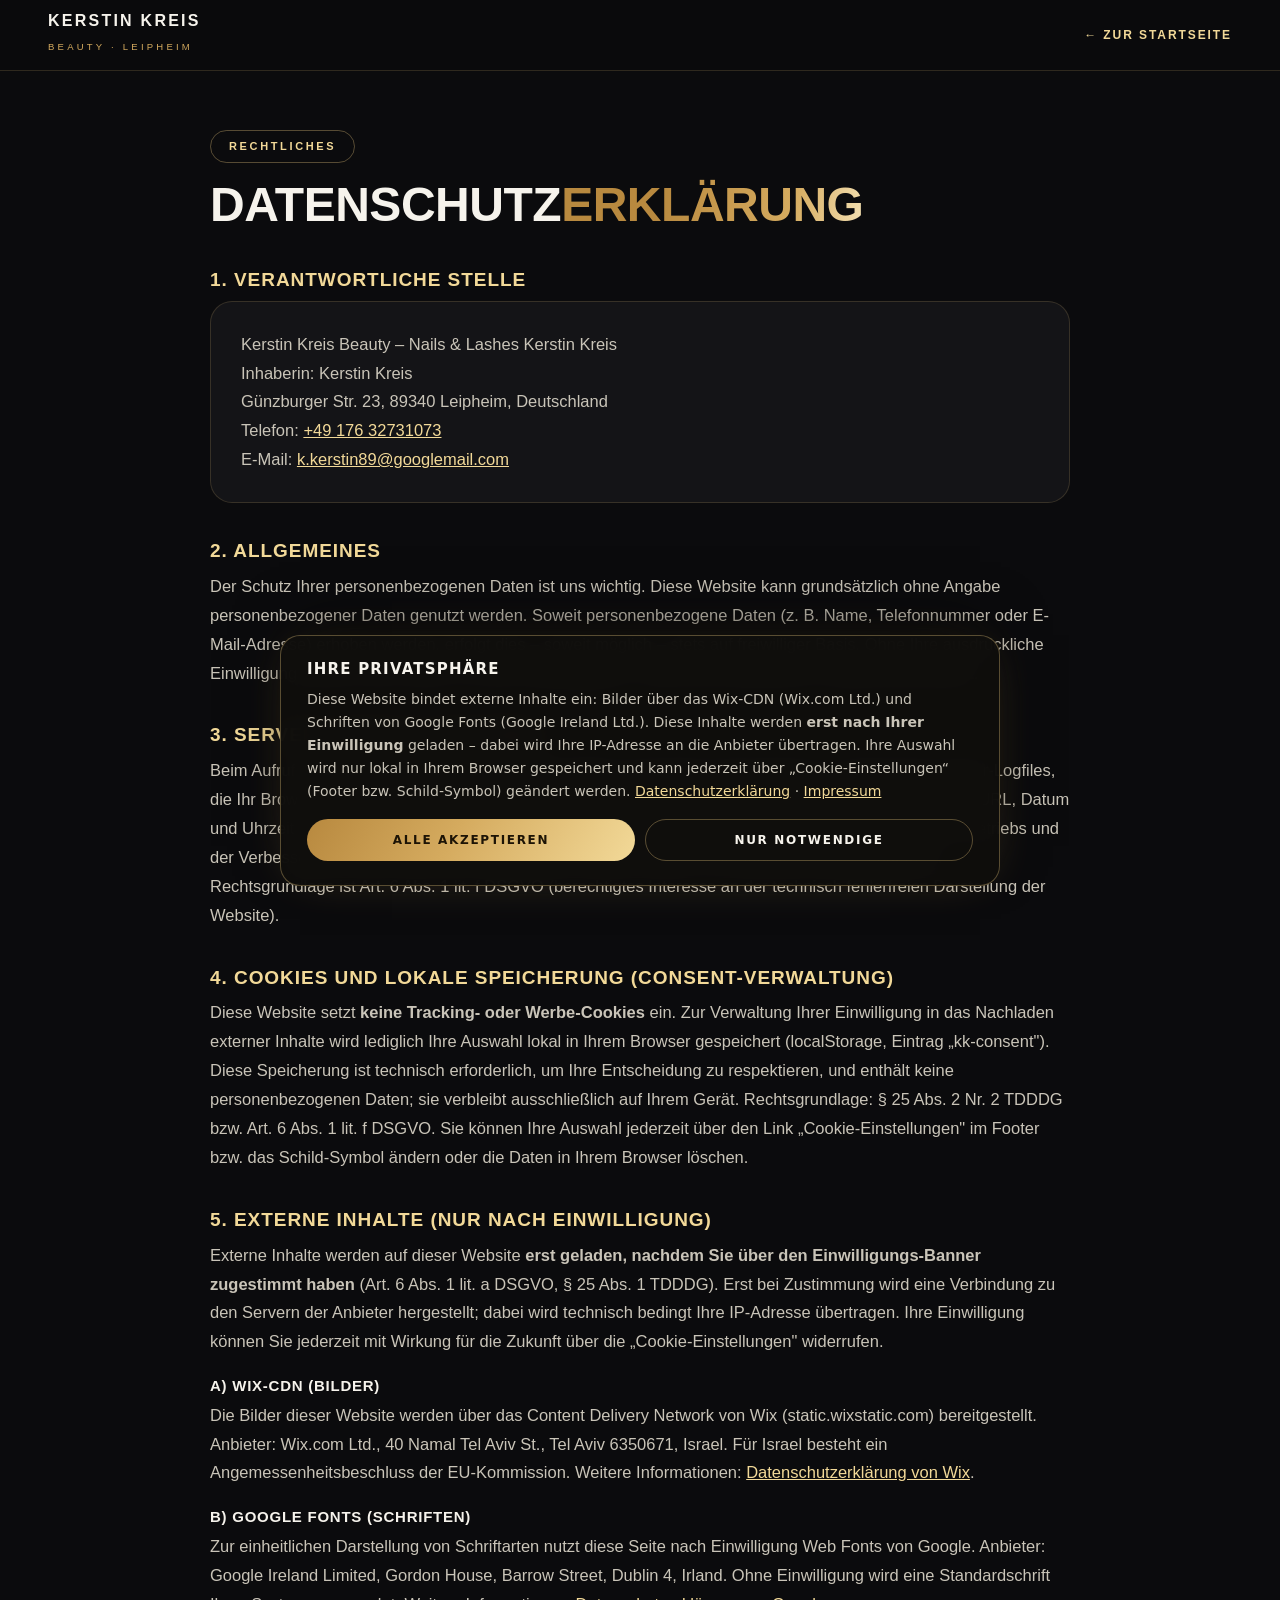
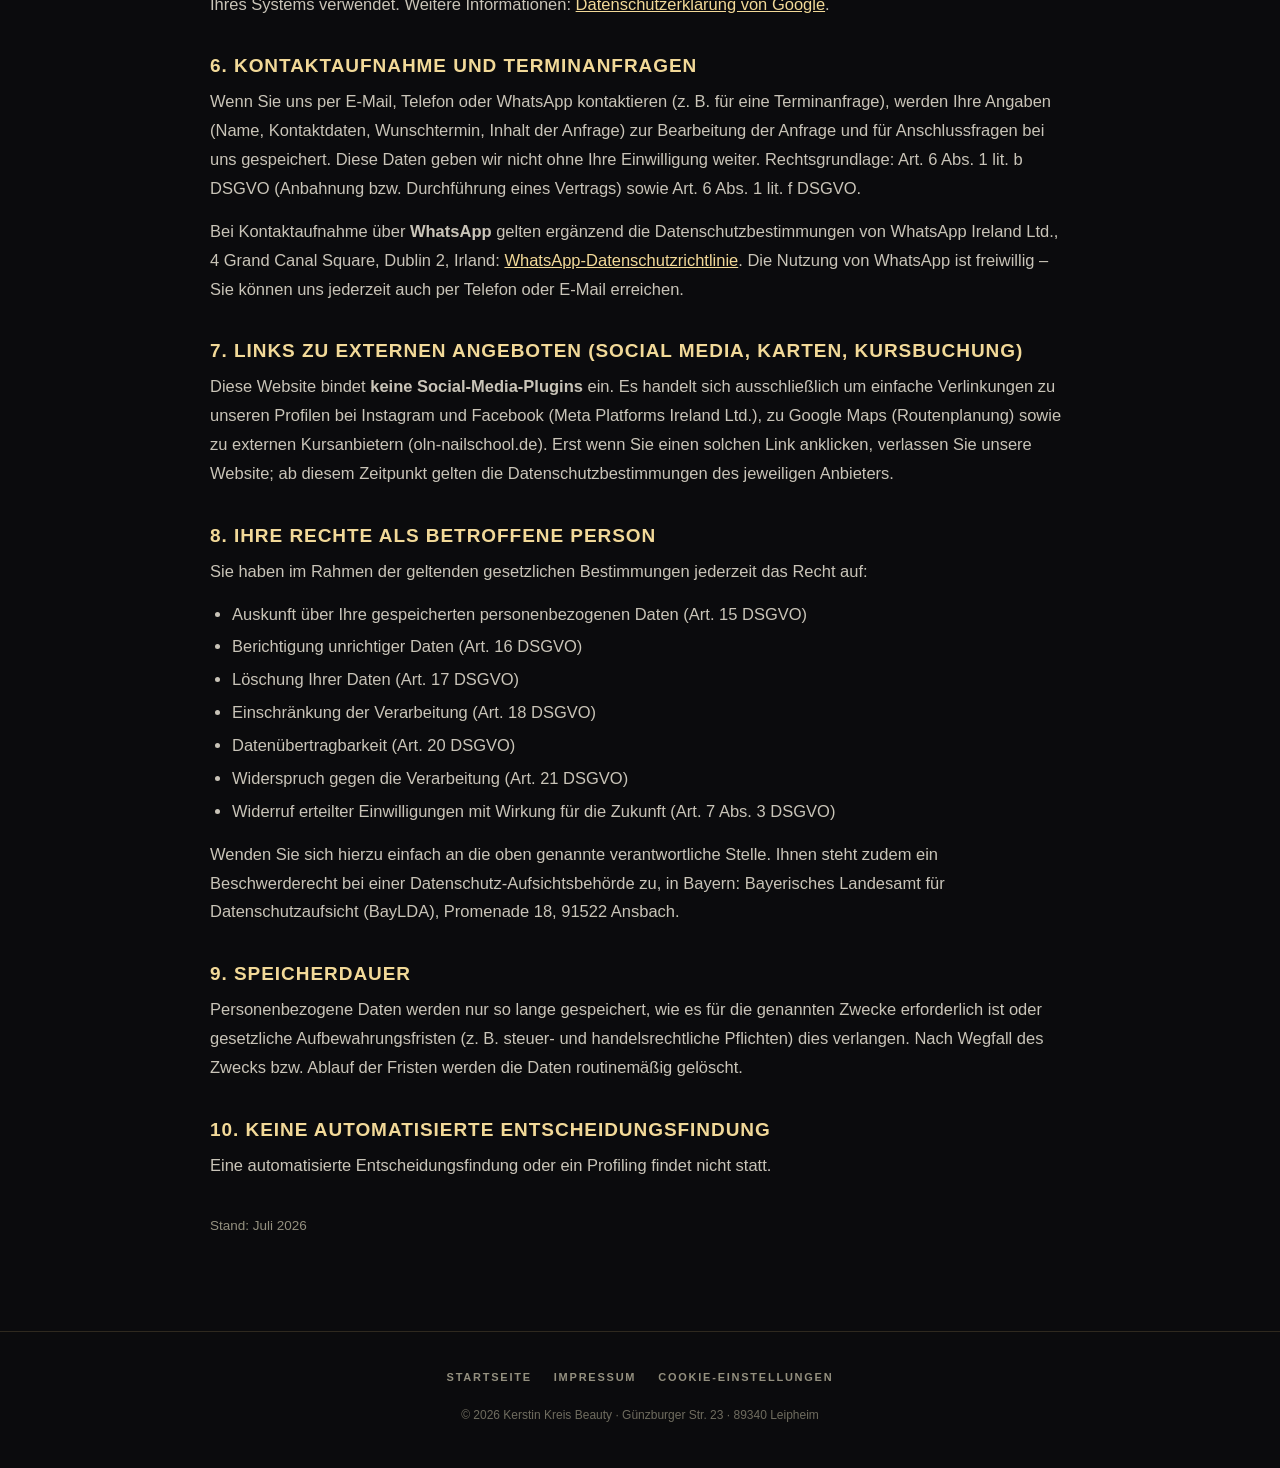
==== datenschutz.html @ e11bd0d9 "Consent-Banner, Rechtsseiten und Design-Überarbeitung - Consent-Manager (consent.js): Wix-CDN-Bilder" ====
<!DOCTYPE html>
<html lang="de">
<head>
<meta charset="UTF-8">
<meta name="viewport" content="width=device-width, initial-scale=1">
<title>Datenschutzerklärung | Kerstin Kreis Beauty Leipheim</title>
<meta name="description" content="Datenschutzerklärung von Kerstin Kreis Beauty – Nagelstudio, Wimpern und kosmetische Fußpflege in Leipheim.">
<meta name="robots" content="noindex">
<script src="consent.js"></script>
<style>
:root{--bg:#0b0b0d;--panel:#141417;--line:rgba(233,200,126,.16);--line2:rgba(233,200,126,.34);
--gold:#d5ab5f;--gold2:#f2d998;--ivory:#f6f3ec;--body:#c9c4b8;--muted:#94907f;
--disp:"Syne",sans-serif;--sans:"Outfit",sans-serif;--r:22px;--ease:cubic-bezier(.22,.8,.24,1)}
*{margin:0;padding:0;box-sizing:border-box}
body{background:var(--bg);color:var(--body);font:400 16.5px/1.75 var(--sans);-webkit-font-smoothing:antialiased}
img{display:block;max-width:100%}a{color:inherit;text-decoration:none}
img[data-consent-src]{display:none}
::selection{background:var(--gold);color:#181206}
.wrap{width:min(860px,92%);margin-inline:auto}
h1,h2,h3{font-family:var(--disp);font-weight:700;line-height:1.1;color:var(--ivory);letter-spacing:-.01em;text-transform:uppercase}
h1{font-size:clamp(30px,4.4vw,48px);margin:16px 0 10px}
h2{font-size:19px;letter-spacing:.05em;margin:38px 0 10px;color:var(--gold2)}
h3{font-size:15px;letter-spacing:.05em;margin:22px 0 6px}
p,ul{margin-bottom:14px}
ul{padding-left:22px}
li{margin-bottom:4px}
a[href^="http"],a[href^="mailto"],a[href^="tel"]{color:var(--gold2);text-decoration:underline}
.chip{display:inline-flex;align-items:center;gap:9px;font:600 11px/1 var(--sans);letter-spacing:.24em;text-transform:uppercase;color:var(--gold2);border:1px solid var(--line2);border-radius:999px;padding:10px 18px}
.gold-text{background:linear-gradient(100deg,#b8893f 15%,var(--gold) 35%,#fff3d0 50%,var(--gold) 65%,#b8893f 85%);background-size:220% auto;-webkit-background-clip:text;background-clip:text;color:transparent}
.brand{display:flex;align-items:center;gap:12px}
.brand img{height:46px;width:auto;flex:none}
.nav .brand img{filter:brightness(0) invert(1) drop-shadow(0 0 10px rgba(255,255,255,.3))}
.brand b{font:700 16px/1.1 var(--disp);letter-spacing:.14em;text-transform:uppercase;color:var(--ivory);display:block}
.brand small{font:500 9.5px/1.4 var(--sans);letter-spacing:.34em;text-transform:uppercase;color:var(--gold)}
.nav{position:fixed;inset:0 0 auto;z-index:50;display:flex;align-items:center;justify-content:space-between;padding:12px min(4vw,48px);background:rgba(11,11,13,.88);backdrop-filter:blur(16px);border-bottom:1px solid var(--line)}
.tlink{font:600 12px/1 var(--sans);letter-spacing:.16em;text-transform:uppercase;color:var(--gold2)}
main{padding:130px 0 80px}
.panel{background:var(--panel);border:1px solid var(--line);border-radius:var(--r);padding:28px 30px;margin-top:8px}
footer{border-top:1px solid var(--line);padding:40px 0;text-align:center}
.foot-links{display:flex;justify-content:center;gap:22px;flex-wrap:wrap;margin:0 0 16px}
.foot-links a{font:600 11px/1 var(--sans);letter-spacing:.16em;text-transform:uppercase;color:var(--muted);cursor:pointer}
.foot-links a:hover{color:var(--gold)}
footer small{color:#6f6c5f;font-size:12px}
@media(max-width:520px){.brand small{display:none}.brand img{height:40px}.panel{padding:22px 20px}}
</style>
</head>
<body>
<nav class="nav">
  <a class="brand" href="index.html"><img data-consent-src="https://static.wixstatic.com/media/c54bfb_d0513019b1f340e193f95914e5ffb708~mv2.png/v1/fit/w_240,h_150,q_90/kk.png" alt="Kerstin Kreis" onerror="this.remove()"><span><b>Kerstin Kreis</b><small>Beauty · Leipheim</small></span></a>
  <a class="tlink" href="index.html">← Zur Startseite</a>
</nav>
<main><div class="wrap">
  <span class="chip">Rechtliches</span>
  <h1>Datenschutz<span class="gold-text">erklärung</span></h1>

  <h2>1. Verantwortliche Stelle</h2>
  <div class="panel">
    <p style="margin-bottom:0">Kerstin Kreis Beauty – Nails &amp; Lashes Kerstin Kreis<br>
    Inhaberin: Kerstin Kreis<br>
    Günzburger Str. 23, 89340 Leipheim, Deutschland<br>
    Telefon: <a href="tel:+4917632731073">+49 176 32731073</a><br>
    E-Mail: <a href="mailto:k.kerstin89@googlemail.com">k.kerstin89@googlemail.com</a></p>
  </div>

  <h2>2. Allgemeines</h2>
  <p>Der Schutz Ihrer personenbezogenen Daten ist uns wichtig. Diese Website kann grundsätzlich ohne Angabe personenbezogener Daten genutzt werden. Soweit personenbezogene Daten (z.&nbsp;B. Name, Telefonnummer oder E-Mail-Adresse) erhoben werden, erfolgt dies – soweit möglich – stets auf freiwilliger Basis. Ohne Ihre ausdrückliche Einwilligung werden keine Daten an Dritte weitergegeben, soweit keine gesetzliche Verpflichtung besteht.</p>

  <h2>3. Server-Logfiles (Hosting)</h2>
  <p>Beim Aufruf dieser Website erfasst der Hosting-Anbieter automatisch Informationen in sogenannten Server-Logfiles, die Ihr Browser automatisch übermittelt: Browsertyp und -version, verwendetes Betriebssystem, Referrer-URL, Datum und Uhrzeit des Zugriffs sowie IP-Adresse. Diese Daten dienen der Sicherstellung eines störungsfreien Betriebs und der Verbesserung unseres Angebots und werden nicht mit anderen Datenquellen zusammengeführt. Rechtsgrundlage ist Art. 6 Abs. 1 lit. f DSGVO (berechtigtes Interesse an der technisch fehlerfreien Darstellung der Website).</p>

  <h2>4. Cookies und lokale Speicherung (Consent-Verwaltung)</h2>
  <p>Diese Website setzt <strong>keine Tracking- oder Werbe-Cookies</strong> ein. Zur Verwaltung Ihrer Einwilligung in das Nachladen externer Inhalte wird lediglich Ihre Auswahl lokal in Ihrem Browser gespeichert (localStorage, Eintrag „kk-consent"). Diese Speicherung ist technisch erforderlich, um Ihre Entscheidung zu respektieren, und enthält keine personenbezogenen Daten; sie verbleibt ausschließlich auf Ihrem Gerät. Rechtsgrundlage: § 25 Abs. 2 Nr. 2 TDDDG bzw. Art. 6 Abs. 1 lit. f DSGVO. Sie können Ihre Auswahl jederzeit über den Link „Cookie-Einstellungen" im Footer bzw. das Schild-Symbol ändern oder die Daten in Ihrem Browser löschen.</p>

  <h2>5. Externe Inhalte (nur nach Einwilligung)</h2>
  <p>Externe Inhalte werden auf dieser Website <strong>erst geladen, nachdem Sie über den Einwilligungs-Banner zugestimmt haben</strong> (Art. 6 Abs. 1 lit. a DSGVO, § 25 Abs. 1 TDDDG). Erst bei Zustimmung wird eine Verbindung zu den Servern der Anbieter hergestellt; dabei wird technisch bedingt Ihre IP-Adresse übertragen. Ihre Einwilligung können Sie jederzeit mit Wirkung für die Zukunft über die „Cookie-Einstellungen" widerrufen.</p>
  <h3>a) Wix-CDN (Bilder)</h3>
  <p>Die Bilder dieser Website werden über das Content Delivery Network von Wix (static.wixstatic.com) bereitgestellt. Anbieter: Wix.com Ltd., 40 Namal Tel Aviv St., Tel Aviv 6350671, Israel. Für Israel besteht ein Angemessenheitsbeschluss der EU-Kommission. Weitere Informationen: <a href="https://de.wix.com/about/privacy" target="_blank" rel="noopener">Datenschutzerklärung von Wix</a>.</p>
  <h3>b) Google Fonts (Schriften)</h3>
  <p>Zur einheitlichen Darstellung von Schriftarten nutzt diese Seite nach Einwilligung Web Fonts von Google. Anbieter: Google Ireland Limited, Gordon House, Barrow Street, Dublin 4, Irland. Ohne Einwilligung wird eine Standardschrift Ihres Systems verwendet. Weitere Informationen: <a href="https://policies.google.com/privacy" target="_blank" rel="noopener">Datenschutzerklärung von Google</a>.</p>

  <h2>6. Kontaktaufnahme und Terminanfragen</h2>
  <p>Wenn Sie uns per E-Mail, Telefon oder WhatsApp kontaktieren (z.&nbsp;B. für eine Terminanfrage), werden Ihre Angaben (Name, Kontaktdaten, Wunschtermin, Inhalt der Anfrage) zur Bearbeitung der Anfrage und für Anschlussfragen bei uns gespeichert. Diese Daten geben wir nicht ohne Ihre Einwilligung weiter. Rechtsgrundlage: Art. 6 Abs. 1 lit. b DSGVO (Anbahnung bzw. Durchführung eines Vertrags) sowie Art. 6 Abs. 1 lit. f DSGVO.</p>
  <p>Bei Kontaktaufnahme über <strong>WhatsApp</strong> gelten ergänzend die Datenschutzbestimmungen von WhatsApp Ireland Ltd., 4 Grand Canal Square, Dublin 2, Irland: <a href="https://www.whatsapp.com/legal/privacy-policy-eea" target="_blank" rel="noopener">WhatsApp-Datenschutzrichtlinie</a>. Die Nutzung von WhatsApp ist freiwillig – Sie können uns jederzeit auch per Telefon oder E-Mail erreichen.</p>

  <h2>7. Links zu externen Angeboten (Social Media, Karten, Kursbuchung)</h2>
  <p>Diese Website bindet <strong>keine Social-Media-Plugins</strong> ein. Es handelt sich ausschließlich um einfache Verlinkungen zu unseren Profilen bei Instagram und Facebook (Meta Platforms Ireland Ltd.), zu Google Maps (Routenplanung) sowie zu externen Kursanbietern (oln-nailschool.de). Erst wenn Sie einen solchen Link anklicken, verlassen Sie unsere Website; ab diesem Zeitpunkt gelten die Datenschutzbestimmungen des jeweiligen Anbieters.</p>

  <h2>8. Ihre Rechte als betroffene Person</h2>
  <p>Sie haben im Rahmen der geltenden gesetzlichen Bestimmungen jederzeit das Recht auf:</p>
  <ul>
    <li>Auskunft über Ihre gespeicherten personenbezogenen Daten (Art. 15 DSGVO)</li>
    <li>Berichtigung unrichtiger Daten (Art. 16 DSGVO)</li>
    <li>Löschung Ihrer Daten (Art. 17 DSGVO)</li>
    <li>Einschränkung der Verarbeitung (Art. 18 DSGVO)</li>
    <li>Datenübertragbarkeit (Art. 20 DSGVO)</li>
    <li>Widerspruch gegen die Verarbeitung (Art. 21 DSGVO)</li>
    <li>Widerruf erteilter Einwilligungen mit Wirkung für die Zukunft (Art. 7 Abs. 3 DSGVO)</li>
  </ul>
  <p>Wenden Sie sich hierzu einfach an die oben genannte verantwortliche Stelle. Ihnen steht zudem ein Beschwerderecht bei einer Datenschutz-Aufsichtsbehörde zu, in Bayern: Bayerisches Landesamt für Datenschutzaufsicht (BayLDA), Promenade 18, 91522 Ansbach.</p>

  <h2>9. Speicherdauer</h2>
  <p>Personenbezogene Daten werden nur so lange gespeichert, wie es für die genannten Zwecke erforderlich ist oder gesetzliche Aufbewahrungsfristen (z.&nbsp;B. steuer- und handelsrechtliche Pflichten) dies verlangen. Nach Wegfall des Zwecks bzw. Ablauf der Fristen werden die Daten routinemäßig gelöscht.</p>

  <h2>10. Keine automatisierte Entscheidungsfindung</h2>
  <p>Eine automatisierte Entscheidungsfindung oder ein Profiling findet nicht statt.</p>

  <p style="color:var(--muted);font-size:13.5px;margin-top:34px">Stand: Juli 2026</p>
</div></main>
<footer><div class="wrap">
  <div class="foot-links">
    <a href="index.html">Startseite</a>
    <a href="impressum.html">Impressum</a>
    <a href="#" data-kkc-open>Cookie-Einstellungen</a>
  </div>
  <small>© 2026 Kerstin Kreis Beauty · Günzburger Str. 23 · 89340 Leipheim</small>
</div></footer>
</body>
</html>
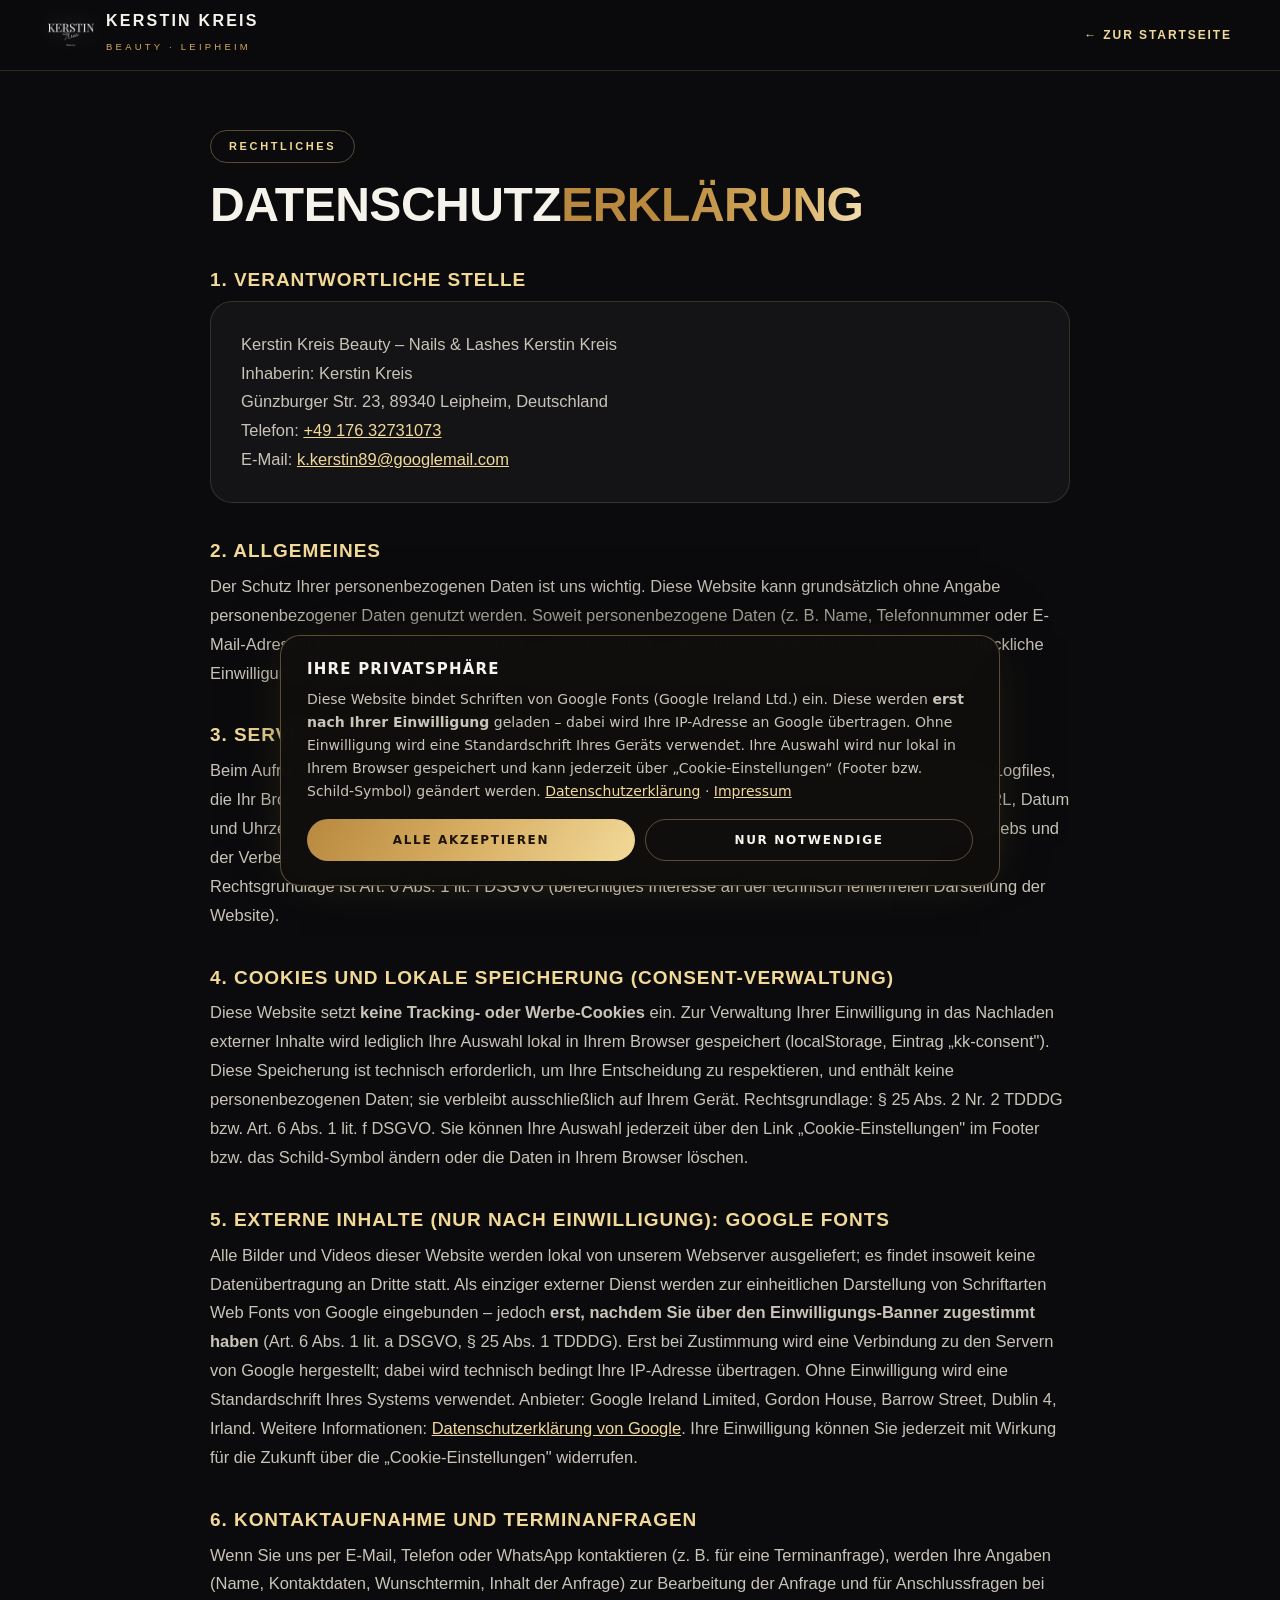
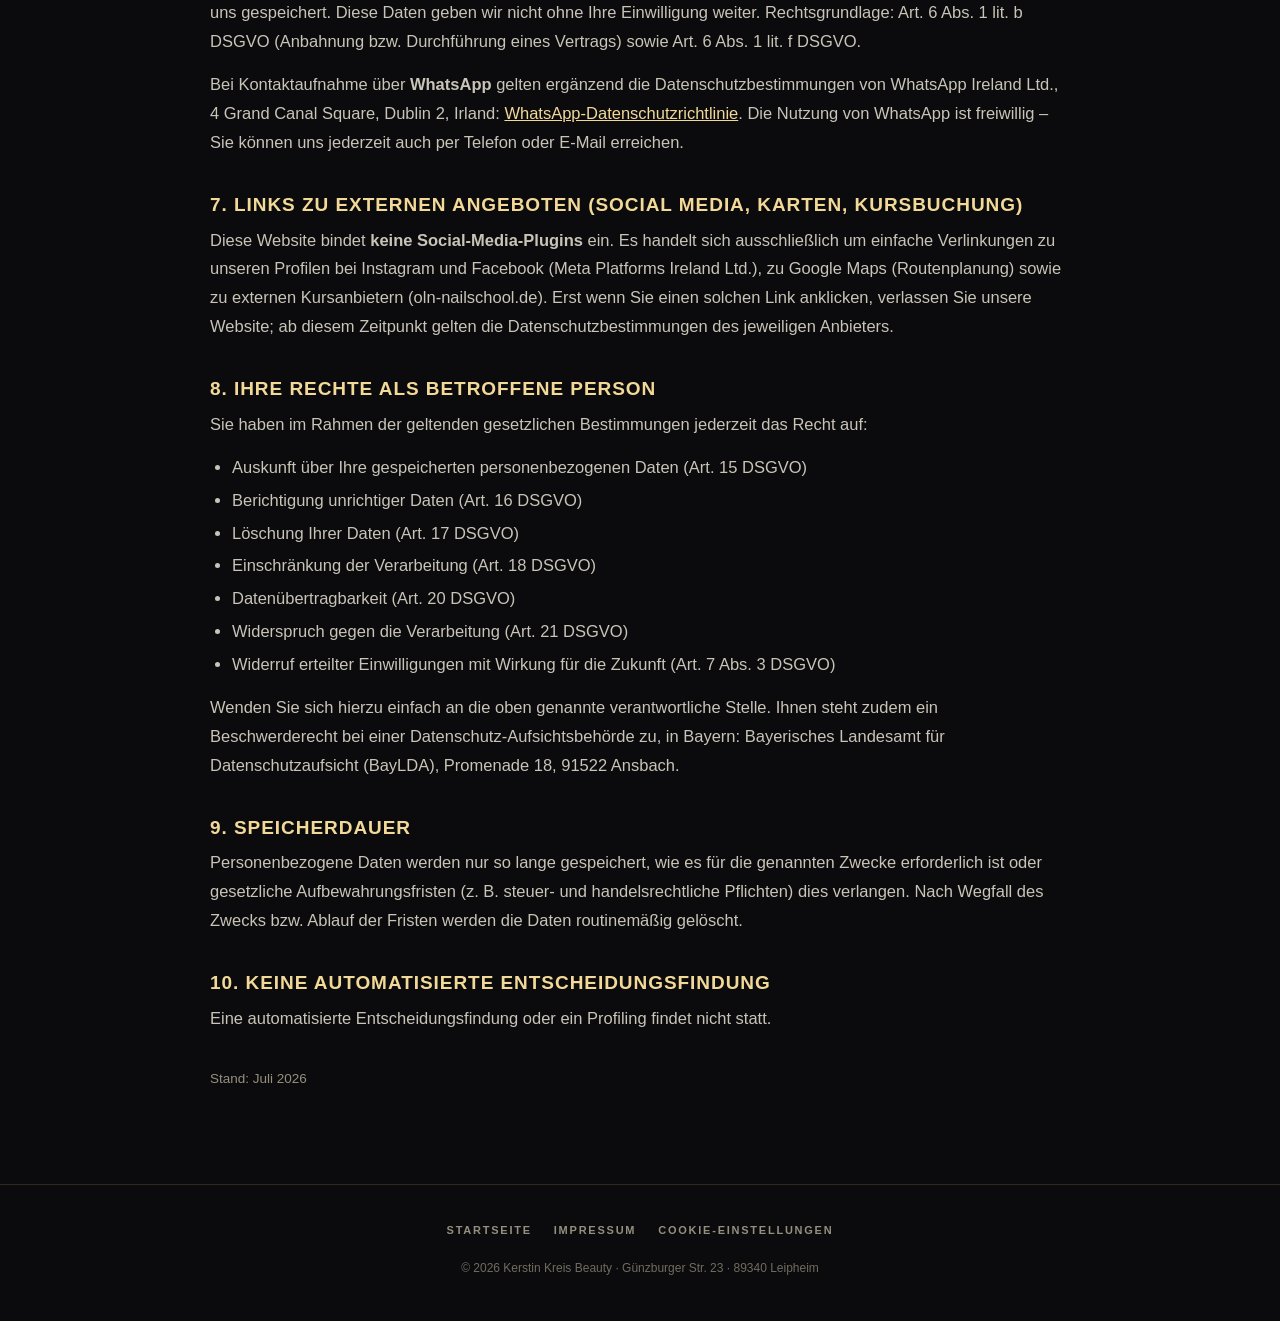
==== commit 8f5b2e14: "Alle Bilder lokal statt Wix-CDN, SEO-optimiert - Bilder aus images/ eingebunden: web-optimiert (max." ====
--- a/datenschutz.html
+++ b/datenschutz.html
@@ -46,7 +46,7 @@
 </head>
 <body>
 <nav class="nav">
-  <a class="brand" href="index.html"><img data-consent-src="https://static.wixstatic.com/media/c54bfb_d0513019b1f340e193f95914e5ffb708~mv2.png/v1/fit/w_240,h_150,q_90/kk.png" alt="Kerstin Kreis" onerror="this.remove()"><span><b>Kerstin Kreis</b><small>Beauty · Leipheim</small></span></a>
+  <a class="brand" href="index.html"><img src="images/kerstin-kreis-beauty-logo.png" alt="Kerstin Kreis Beauty – Nagelstudio Leipheim" width="800" height="800"><span><b>Kerstin Kreis</b><small>Beauty · Leipheim</small></span></a>
   <a class="tlink" href="index.html">← Zur Startseite</a>
 </nav>
 <main><div class="wrap">
@@ -71,12 +71,8 @@
   <h2>4. Cookies und lokale Speicherung (Consent-Verwaltung)</h2>
   <p>Diese Website setzt <strong>keine Tracking- oder Werbe-Cookies</strong> ein. Zur Verwaltung Ihrer Einwilligung in das Nachladen externer Inhalte wird lediglich Ihre Auswahl lokal in Ihrem Browser gespeichert (localStorage, Eintrag „kk-consent"). Diese Speicherung ist technisch erforderlich, um Ihre Entscheidung zu respektieren, und enthält keine personenbezogenen Daten; sie verbleibt ausschließlich auf Ihrem Gerät. Rechtsgrundlage: § 25 Abs. 2 Nr. 2 TDDDG bzw. Art. 6 Abs. 1 lit. f DSGVO. Sie können Ihre Auswahl jederzeit über den Link „Cookie-Einstellungen" im Footer bzw. das Schild-Symbol ändern oder die Daten in Ihrem Browser löschen.</p>
 
-  <h2>5. Externe Inhalte (nur nach Einwilligung)</h2>
-  <p>Externe Inhalte werden auf dieser Website <strong>erst geladen, nachdem Sie über den Einwilligungs-Banner zugestimmt haben</strong> (Art. 6 Abs. 1 lit. a DSGVO, § 25 Abs. 1 TDDDG). Erst bei Zustimmung wird eine Verbindung zu den Servern der Anbieter hergestellt; dabei wird technisch bedingt Ihre IP-Adresse übertragen. Ihre Einwilligung können Sie jederzeit mit Wirkung für die Zukunft über die „Cookie-Einstellungen" widerrufen.</p>
-  <h3>a) Wix-CDN (Bilder)</h3>
-  <p>Die Bilder dieser Website werden über das Content Delivery Network von Wix (static.wixstatic.com) bereitgestellt. Anbieter: Wix.com Ltd., 40 Namal Tel Aviv St., Tel Aviv 6350671, Israel. Für Israel besteht ein Angemessenheitsbeschluss der EU-Kommission. Weitere Informationen: <a href="https://de.wix.com/about/privacy" target="_blank" rel="noopener">Datenschutzerklärung von Wix</a>.</p>
-  <h3>b) Google Fonts (Schriften)</h3>
-  <p>Zur einheitlichen Darstellung von Schriftarten nutzt diese Seite nach Einwilligung Web Fonts von Google. Anbieter: Google Ireland Limited, Gordon House, Barrow Street, Dublin 4, Irland. Ohne Einwilligung wird eine Standardschrift Ihres Systems verwendet. Weitere Informationen: <a href="https://policies.google.com/privacy" target="_blank" rel="noopener">Datenschutzerklärung von Google</a>.</p>
+  <h2>5. Externe Inhalte (nur nach Einwilligung): Google Fonts</h2>
+  <p>Alle Bilder und Videos dieser Website werden lokal von unserem Webserver ausgeliefert; es findet insoweit keine Datenübertragung an Dritte statt. Als einziger externer Dienst werden zur einheitlichen Darstellung von Schriftarten Web Fonts von Google eingebunden – jedoch <strong>erst, nachdem Sie über den Einwilligungs-Banner zugestimmt haben</strong> (Art. 6 Abs. 1 lit. a DSGVO, § 25 Abs. 1 TDDDG). Erst bei Zustimmung wird eine Verbindung zu den Servern von Google hergestellt; dabei wird technisch bedingt Ihre IP-Adresse übertragen. Ohne Einwilligung wird eine Standardschrift Ihres Systems verwendet. Anbieter: Google Ireland Limited, Gordon House, Barrow Street, Dublin 4, Irland. Weitere Informationen: <a href="https://policies.google.com/privacy" target="_blank" rel="noopener">Datenschutzerklärung von Google</a>. Ihre Einwilligung können Sie jederzeit mit Wirkung für die Zukunft über die „Cookie-Einstellungen" widerrufen.</p>
 
   <h2>6. Kontaktaufnahme und Terminanfragen</h2>
   <p>Wenn Sie uns per E-Mail, Telefon oder WhatsApp kontaktieren (z.&nbsp;B. für eine Terminanfrage), werden Ihre Angaben (Name, Kontaktdaten, Wunschtermin, Inhalt der Anfrage) zur Bearbeitung der Anfrage und für Anschlussfragen bei uns gespeichert. Diese Daten geben wir nicht ohne Ihre Einwilligung weiter. Rechtsgrundlage: Art. 6 Abs. 1 lit. b DSGVO (Anbahnung bzw. Durchführung eines Vertrags) sowie Art. 6 Abs. 1 lit. f DSGVO.</p>
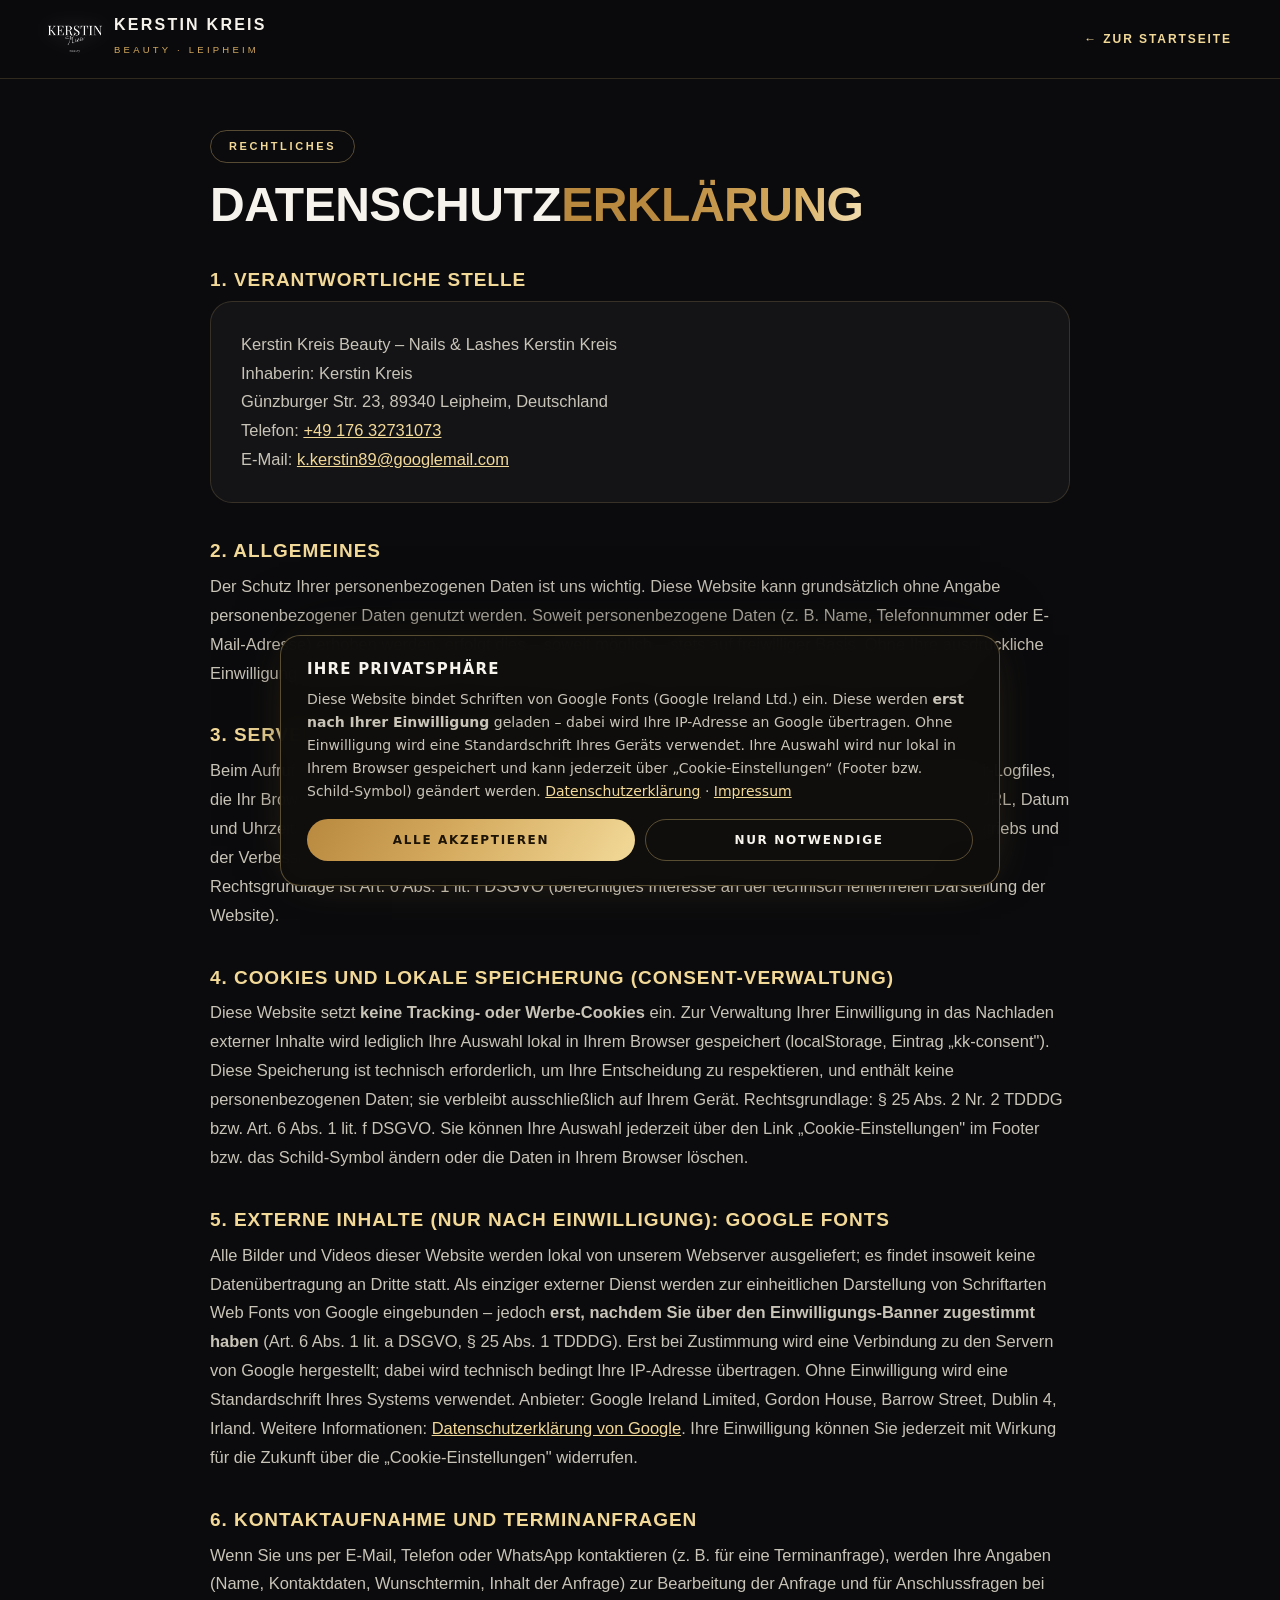
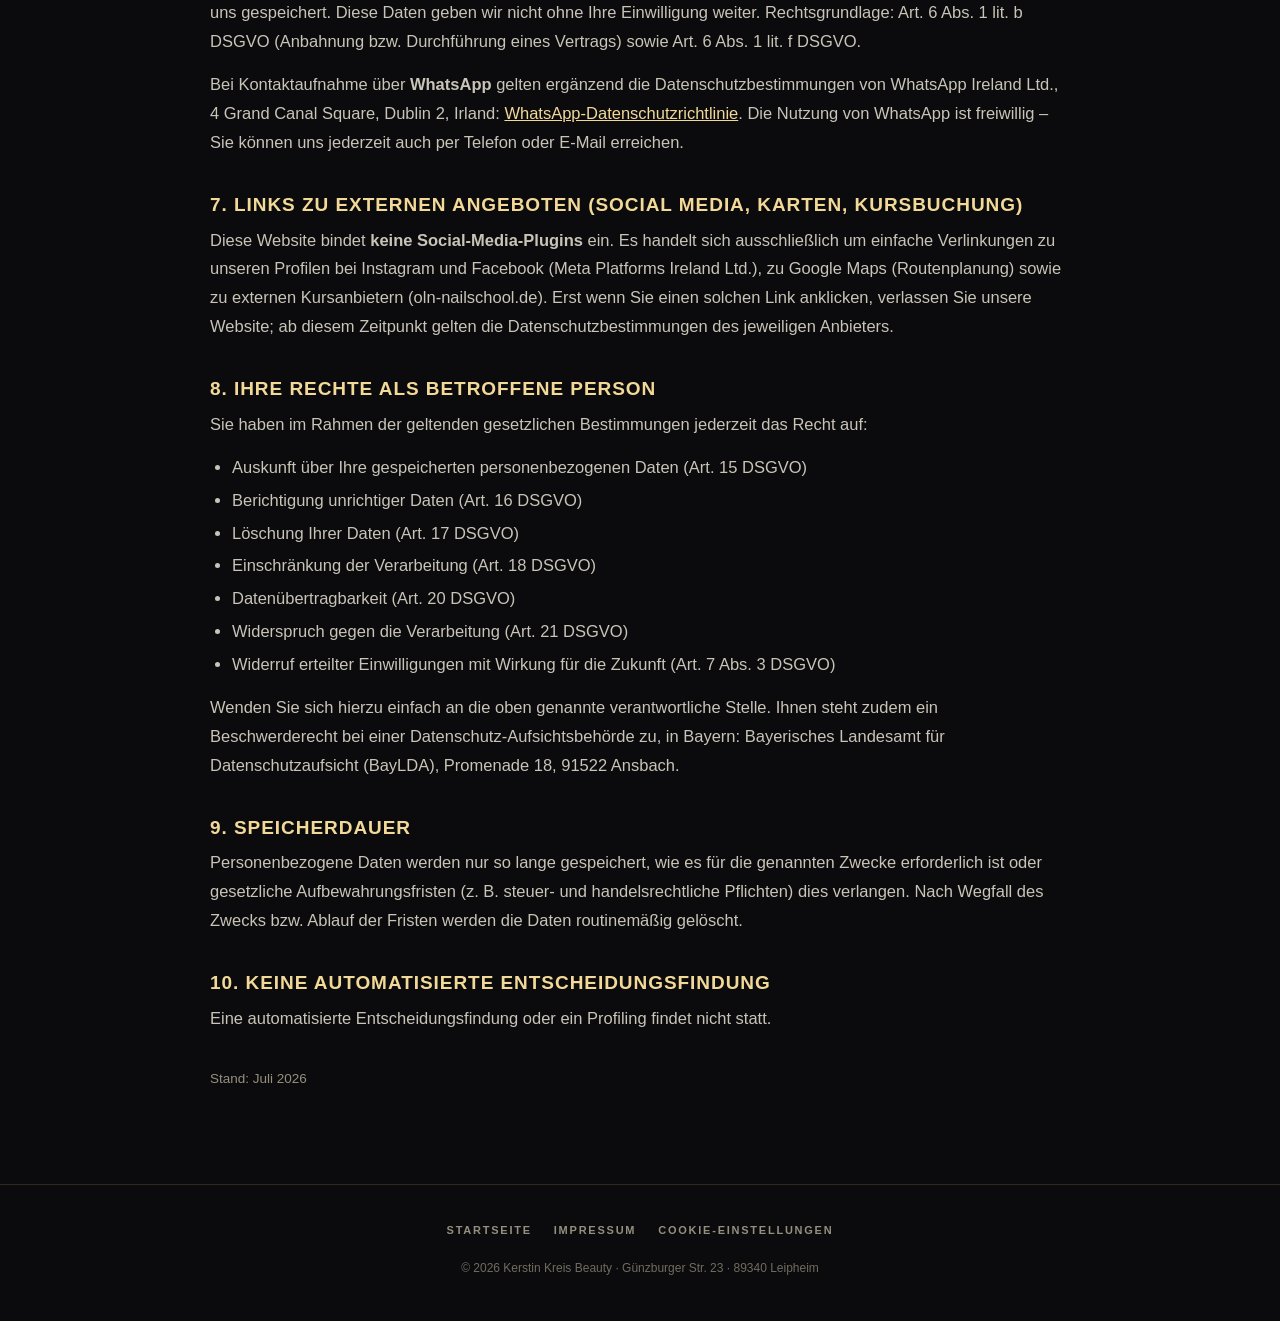
==== commit fe8dd8f3: "Logo vergrößert, Favicon ergänzt - Logo in der Navigation von 46px auf 54px (mobil 40px auf 46px) ve" ====
--- a/datenschutz.html
+++ b/datenschutz.html
@@ -6,6 +6,8 @@
 <title>Datenschutzerklärung | Kerstin Kreis Beauty Leipheim</title>
 <meta name="description" content="Datenschutzerklärung von Kerstin Kreis Beauty – Nagelstudio, Wimpern und kosmetische Fußpflege in Leipheim.">
 <meta name="robots" content="noindex">
+<link rel="icon" type="image/png" href="images/kerstin-kreis-beauty-logo.png">
+<link rel="apple-touch-icon" href="images/kerstin-kreis-beauty-logo.png">
 <script src="consent.js"></script>
 <style>
 :root{--bg:#0b0b0d;--panel:#141417;--line:rgba(233,200,126,.16);--line2:rgba(233,200,126,.34);
@@ -28,7 +30,7 @@
 .chip{display:inline-flex;align-items:center;gap:9px;font:600 11px/1 var(--sans);letter-spacing:.24em;text-transform:uppercase;color:var(--gold2);border:1px solid var(--line2);border-radius:999px;padding:10px 18px}
 .gold-text{background:linear-gradient(100deg,#b8893f 15%,var(--gold) 35%,#fff3d0 50%,var(--gold) 65%,#b8893f 85%);background-size:220% auto;-webkit-background-clip:text;background-clip:text;color:transparent}
 .brand{display:flex;align-items:center;gap:12px}
-.brand img{height:46px;width:auto;flex:none}
+.brand img{height:54px;width:auto;flex:none}
 .nav .brand img{filter:brightness(0) invert(1) drop-shadow(0 0 10px rgba(255,255,255,.3))}
 .brand b{font:700 16px/1.1 var(--disp);letter-spacing:.14em;text-transform:uppercase;color:var(--ivory);display:block}
 .brand small{font:500 9.5px/1.4 var(--sans);letter-spacing:.34em;text-transform:uppercase;color:var(--gold)}
@@ -41,7 +43,7 @@
 .foot-links a{font:600 11px/1 var(--sans);letter-spacing:.16em;text-transform:uppercase;color:var(--muted);cursor:pointer}
 .foot-links a:hover{color:var(--gold)}
 footer small{color:#6f6c5f;font-size:12px}
-@media(max-width:520px){.brand small{display:none}.brand img{height:40px}.panel{padding:22px 20px}}
+@media(max-width:520px){.brand small{display:none}.brand img{height:46px}.panel{padding:22px 20px}}
 </style>
 </head>
 <body>
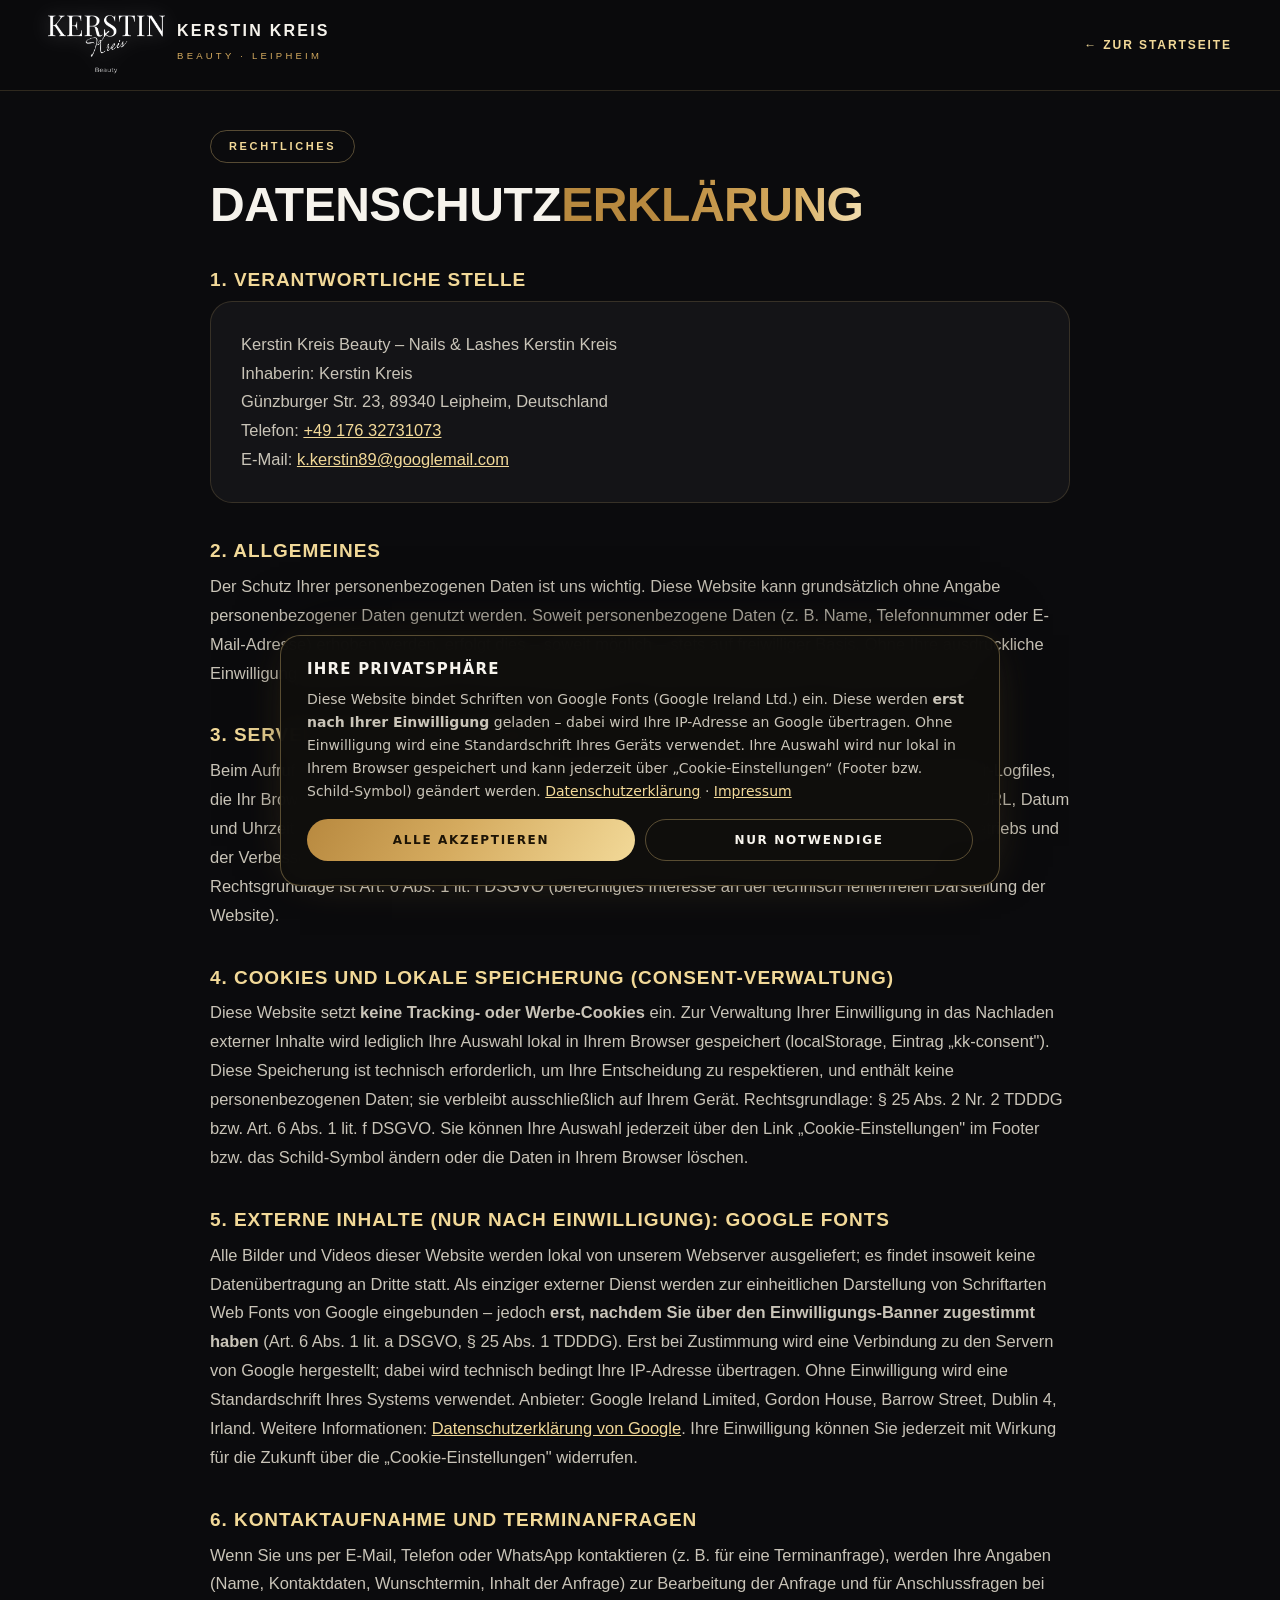
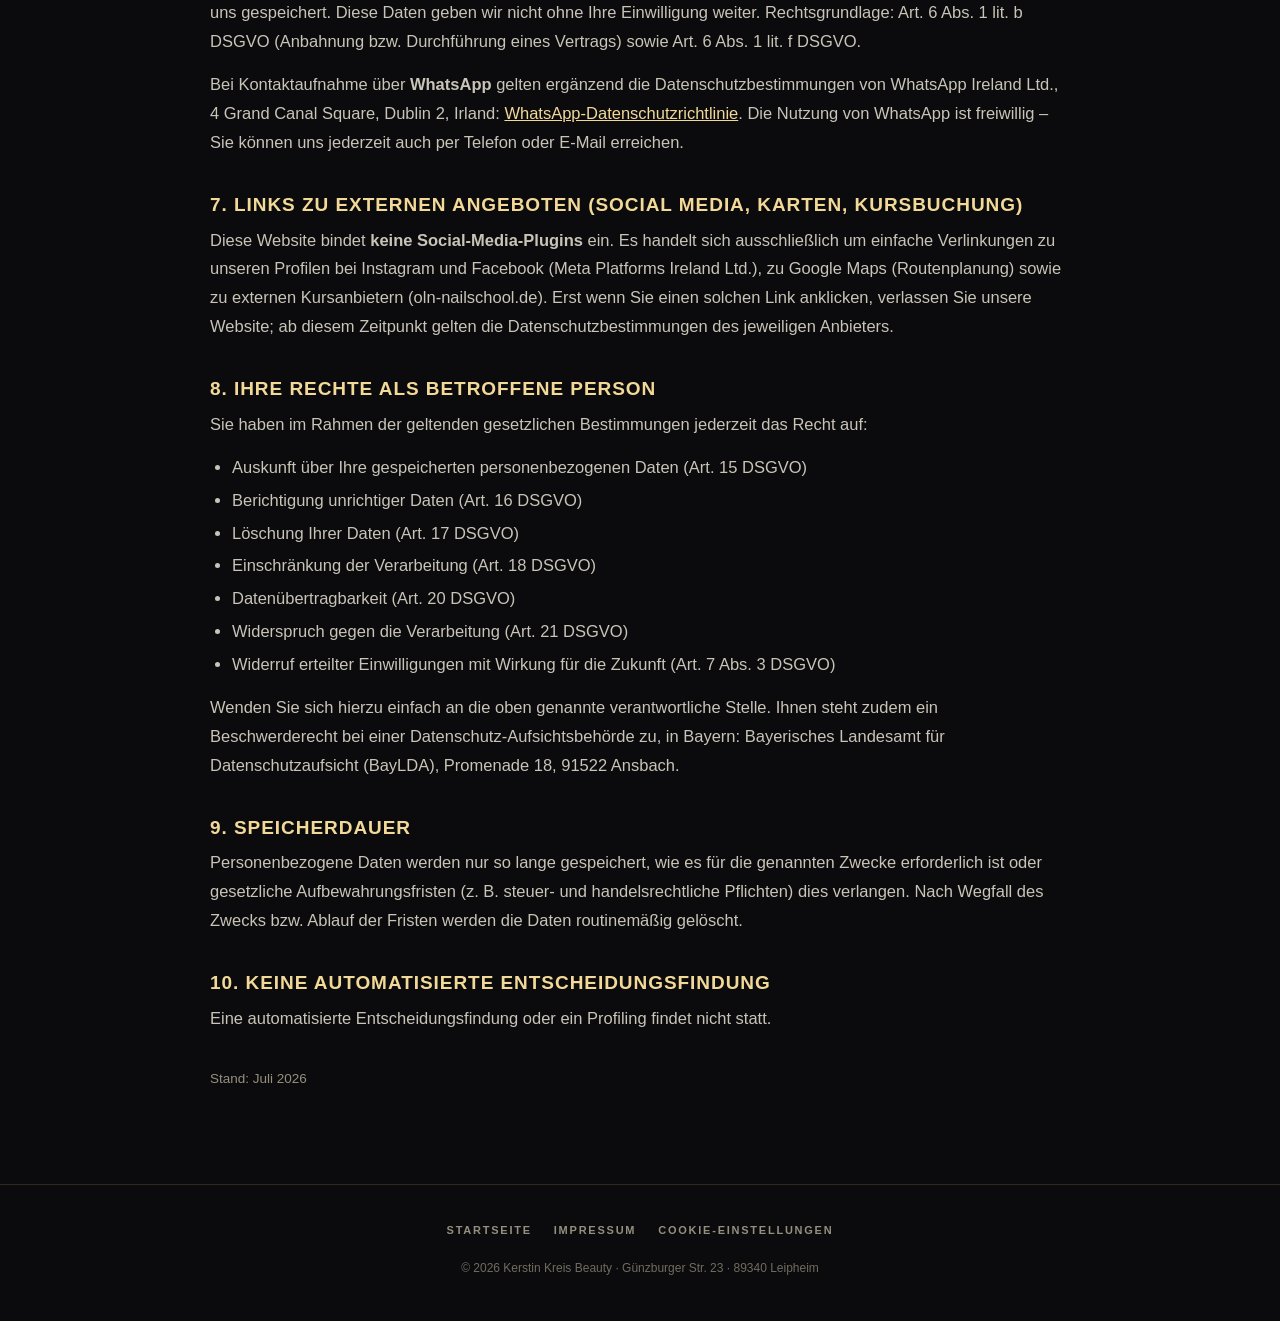
==== commit a42ba152: "Logo weiter vergrößert und zugeschnitten - Logo-PNG auf den tatsächlichen Bildinhalt zugeschnitten (" ====
--- a/datenschutz.html
+++ b/datenschutz.html
@@ -30,7 +30,7 @@
 .chip{display:inline-flex;align-items:center;gap:9px;font:600 11px/1 var(--sans);letter-spacing:.24em;text-transform:uppercase;color:var(--gold2);border:1px solid var(--line2);border-radius:999px;padding:10px 18px}
 .gold-text{background:linear-gradient(100deg,#b8893f 15%,var(--gold) 35%,#fff3d0 50%,var(--gold) 65%,#b8893f 85%);background-size:220% auto;-webkit-background-clip:text;background-clip:text;color:transparent}
 .brand{display:flex;align-items:center;gap:12px}
-.brand img{height:54px;width:auto;flex:none}
+.brand img{height:66px;width:auto;flex:none}
 .nav .brand img{filter:brightness(0) invert(1) drop-shadow(0 0 10px rgba(255,255,255,.3))}
 .brand b{font:700 16px/1.1 var(--disp);letter-spacing:.14em;text-transform:uppercase;color:var(--ivory);display:block}
 .brand small{font:500 9.5px/1.4 var(--sans);letter-spacing:.34em;text-transform:uppercase;color:var(--gold)}
@@ -43,12 +43,12 @@
 .foot-links a{font:600 11px/1 var(--sans);letter-spacing:.16em;text-transform:uppercase;color:var(--muted);cursor:pointer}
 .foot-links a:hover{color:var(--gold)}
 footer small{color:#6f6c5f;font-size:12px}
-@media(max-width:520px){.brand small{display:none}.brand img{height:46px}.panel{padding:22px 20px}}
+@media(max-width:520px){.brand small{display:none}.brand img{height:56px}.panel{padding:22px 20px}}
 </style>
 </head>
 <body>
 <nav class="nav">
-  <a class="brand" href="index.html"><img src="images/kerstin-kreis-beauty-logo.png" alt="Kerstin Kreis Beauty – Nagelstudio Leipheim" width="800" height="800"><span><b>Kerstin Kreis</b><small>Beauty · Leipheim</small></span></a>
+  <a class="brand" href="index.html"><img src="images/kerstin-kreis-beauty-logo.png" alt="Kerstin Kreis Beauty – Nagelstudio Leipheim" width="800" height="451"><span><b>Kerstin Kreis</b><small>Beauty · Leipheim</small></span></a>
   <a class="tlink" href="index.html">← Zur Startseite</a>
 </nav>
 <main><div class="wrap">
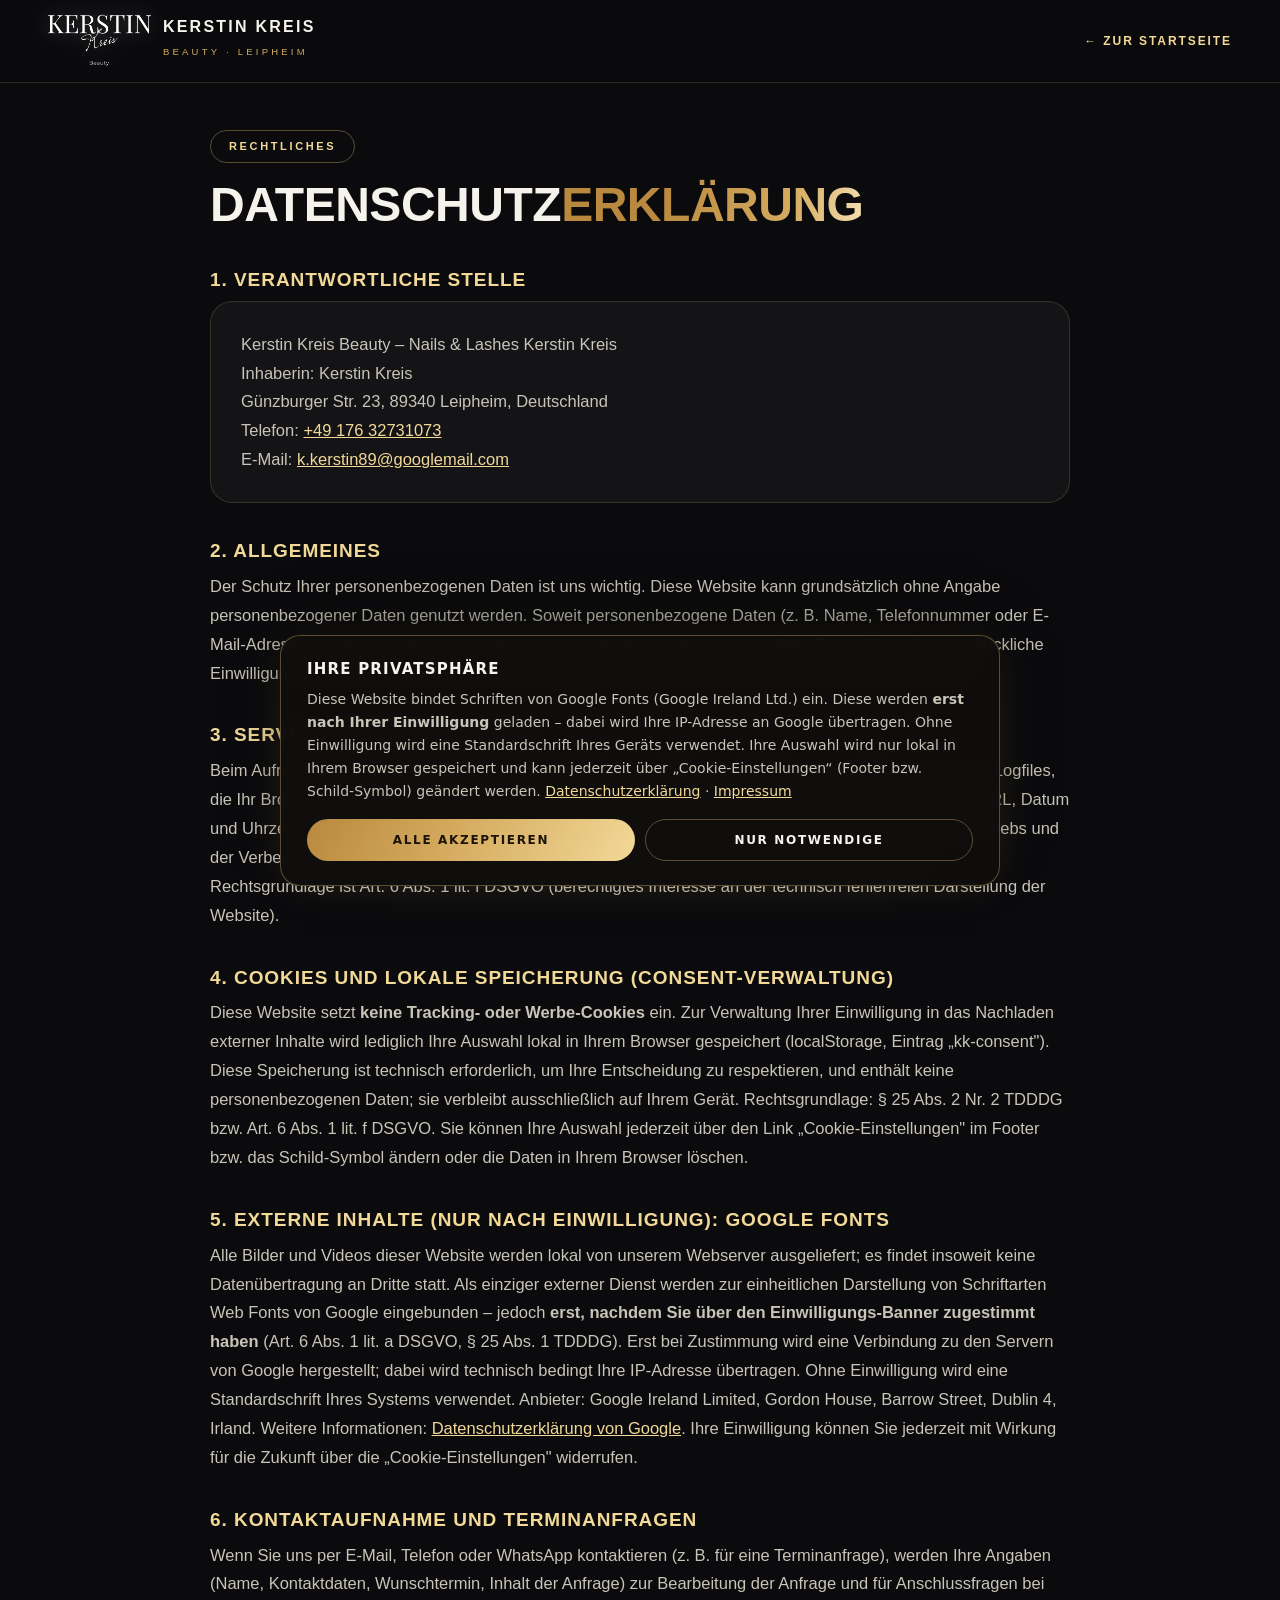
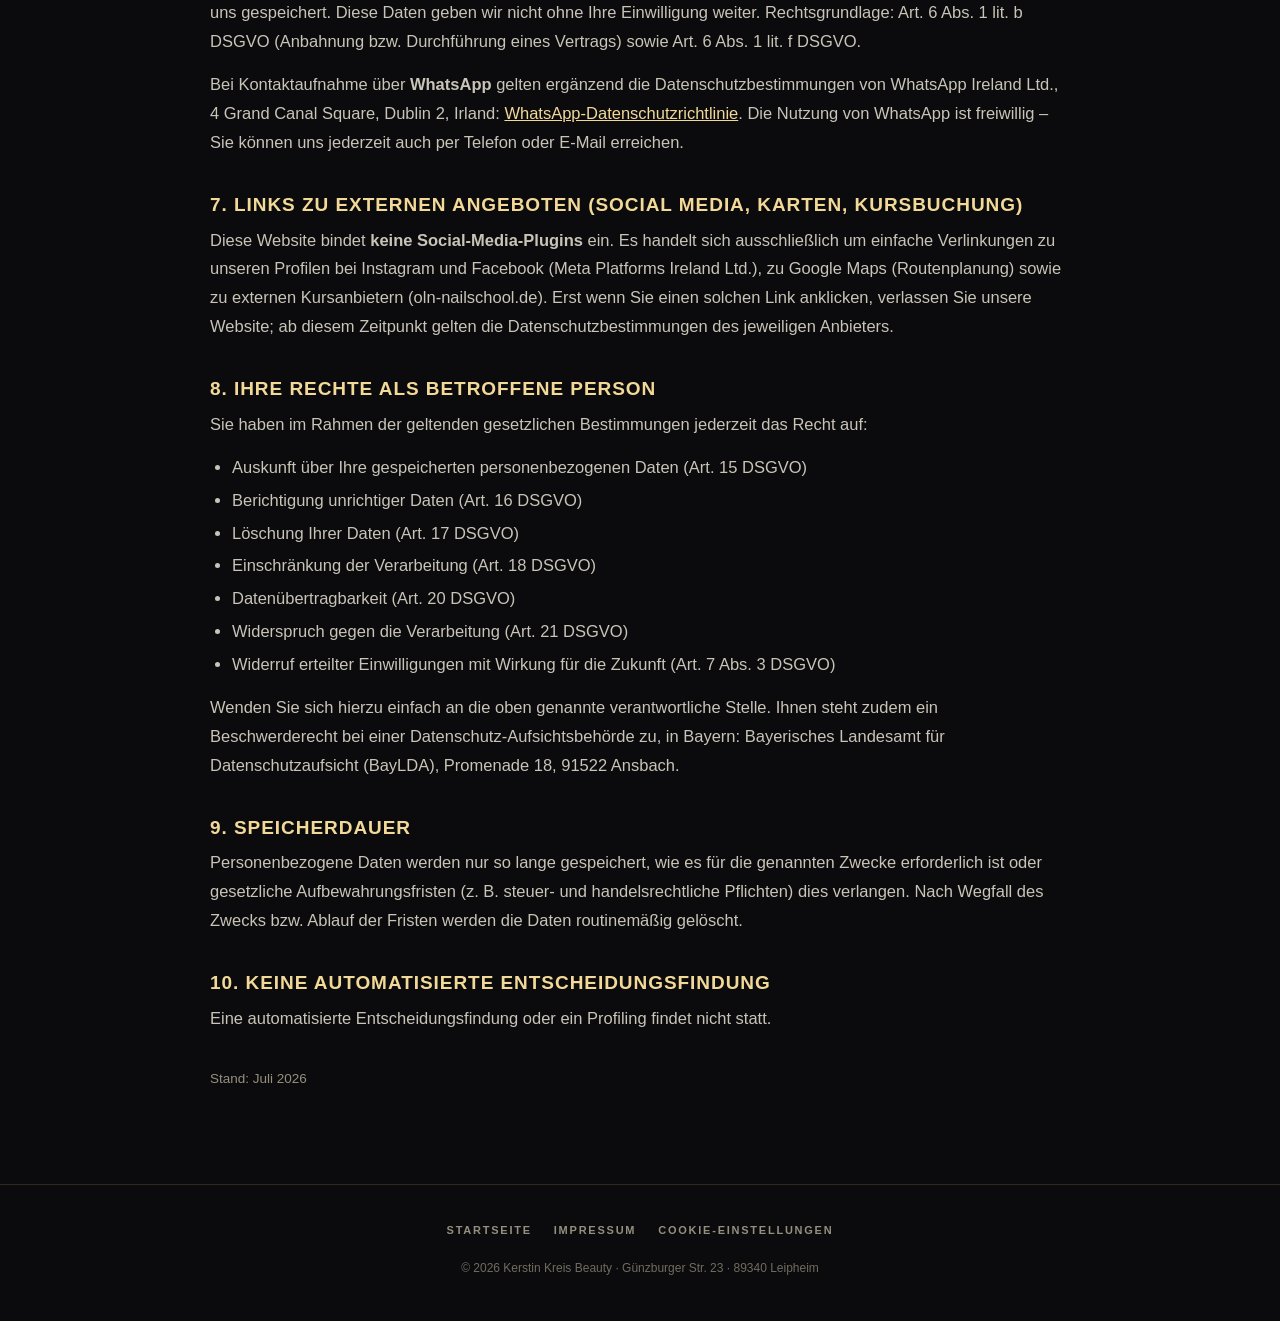
==== commit 77734687: "Logo etwas verkleinert Nav-Logo von 66px auf 58px (mobil 56px auf 48px), Footer von 62px auf 56px - " ====
--- a/datenschutz.html
+++ b/datenschutz.html
@@ -30,7 +30,7 @@
 .chip{display:inline-flex;align-items:center;gap:9px;font:600 11px/1 var(--sans);letter-spacing:.24em;text-transform:uppercase;color:var(--gold2);border:1px solid var(--line2);border-radius:999px;padding:10px 18px}
 .gold-text{background:linear-gradient(100deg,#b8893f 15%,var(--gold) 35%,#fff3d0 50%,var(--gold) 65%,#b8893f 85%);background-size:220% auto;-webkit-background-clip:text;background-clip:text;color:transparent}
 .brand{display:flex;align-items:center;gap:12px}
-.brand img{height:66px;width:auto;flex:none}
+.brand img{height:58px;width:auto;flex:none}
 .nav .brand img{filter:brightness(0) invert(1) drop-shadow(0 0 10px rgba(255,255,255,.3))}
 .brand b{font:700 16px/1.1 var(--disp);letter-spacing:.14em;text-transform:uppercase;color:var(--ivory);display:block}
 .brand small{font:500 9.5px/1.4 var(--sans);letter-spacing:.34em;text-transform:uppercase;color:var(--gold)}
@@ -43,7 +43,7 @@
 .foot-links a{font:600 11px/1 var(--sans);letter-spacing:.16em;text-transform:uppercase;color:var(--muted);cursor:pointer}
 .foot-links a:hover{color:var(--gold)}
 footer small{color:#6f6c5f;font-size:12px}
-@media(max-width:520px){.brand small{display:none}.brand img{height:56px}.panel{padding:22px 20px}}
+@media(max-width:520px){.brand small{display:none}.brand img{height:48px}.panel{padding:22px 20px}}
 </style>
 </head>
 <body>
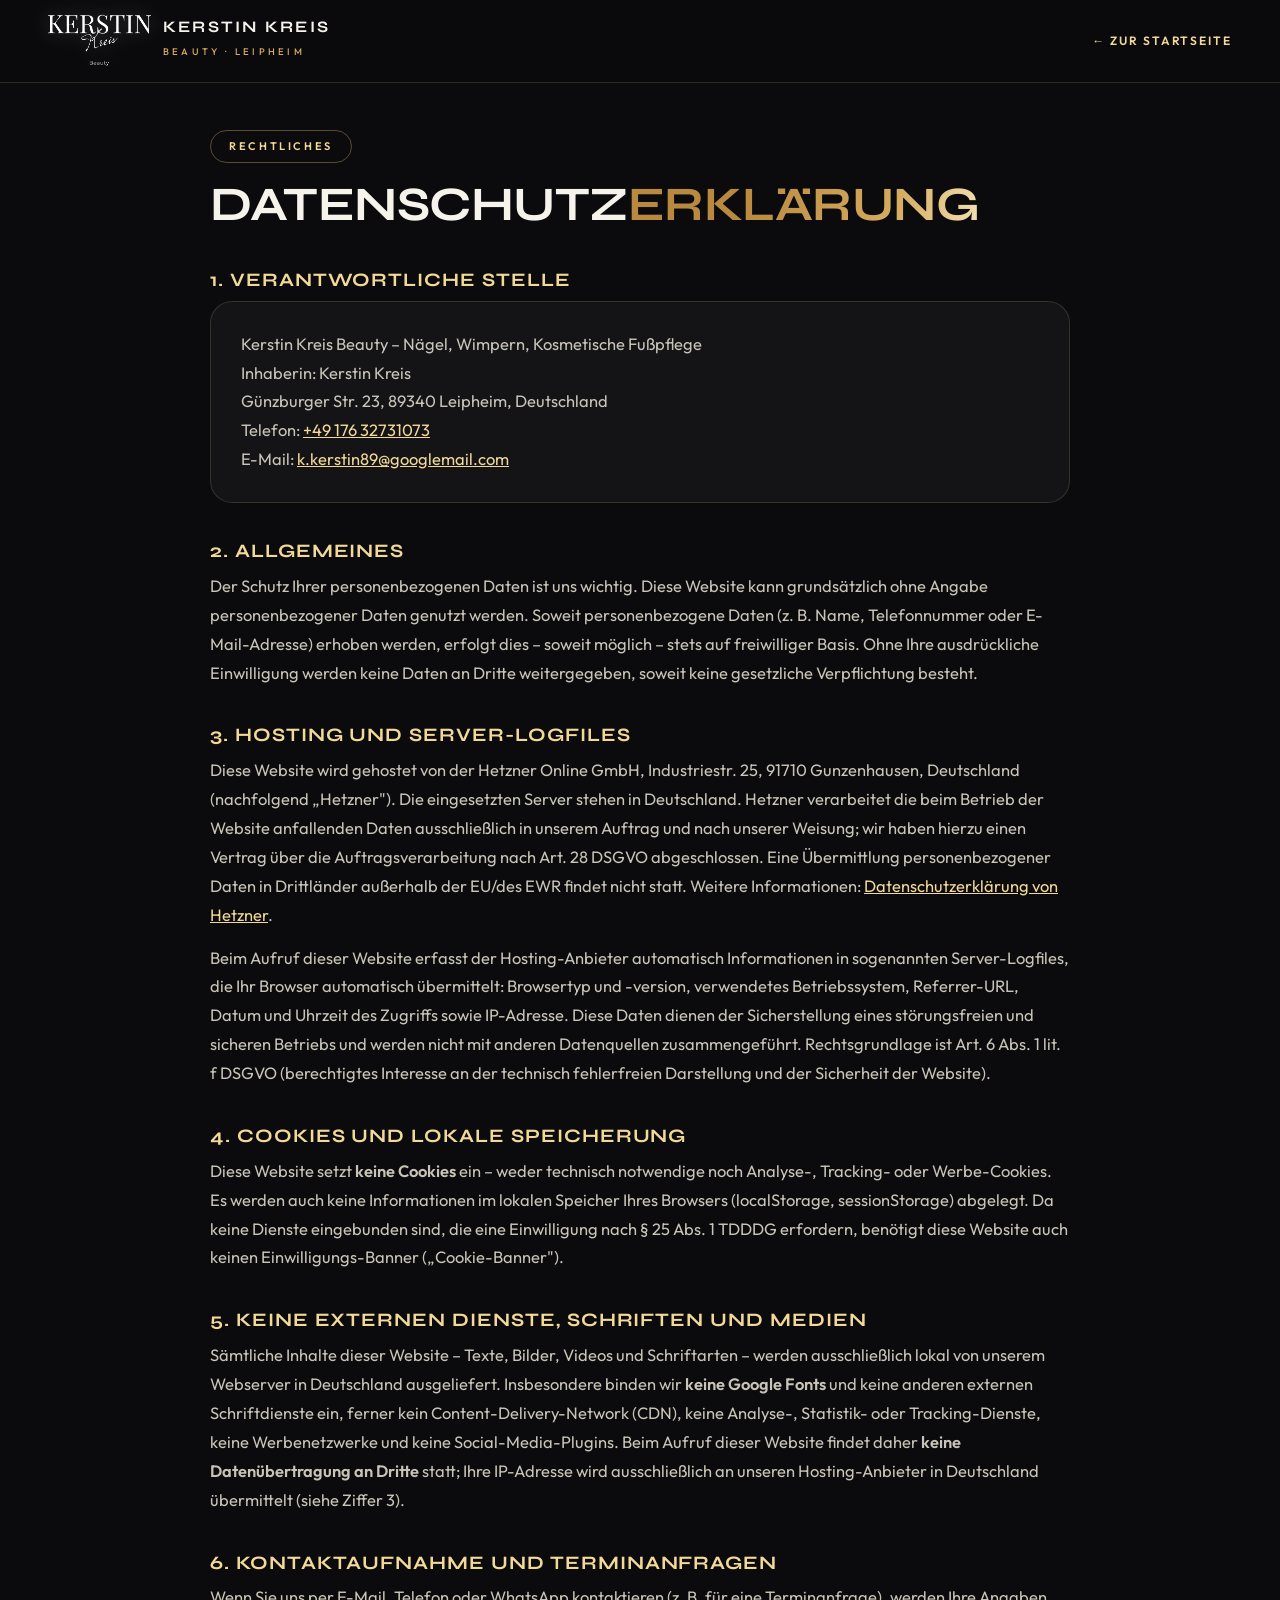
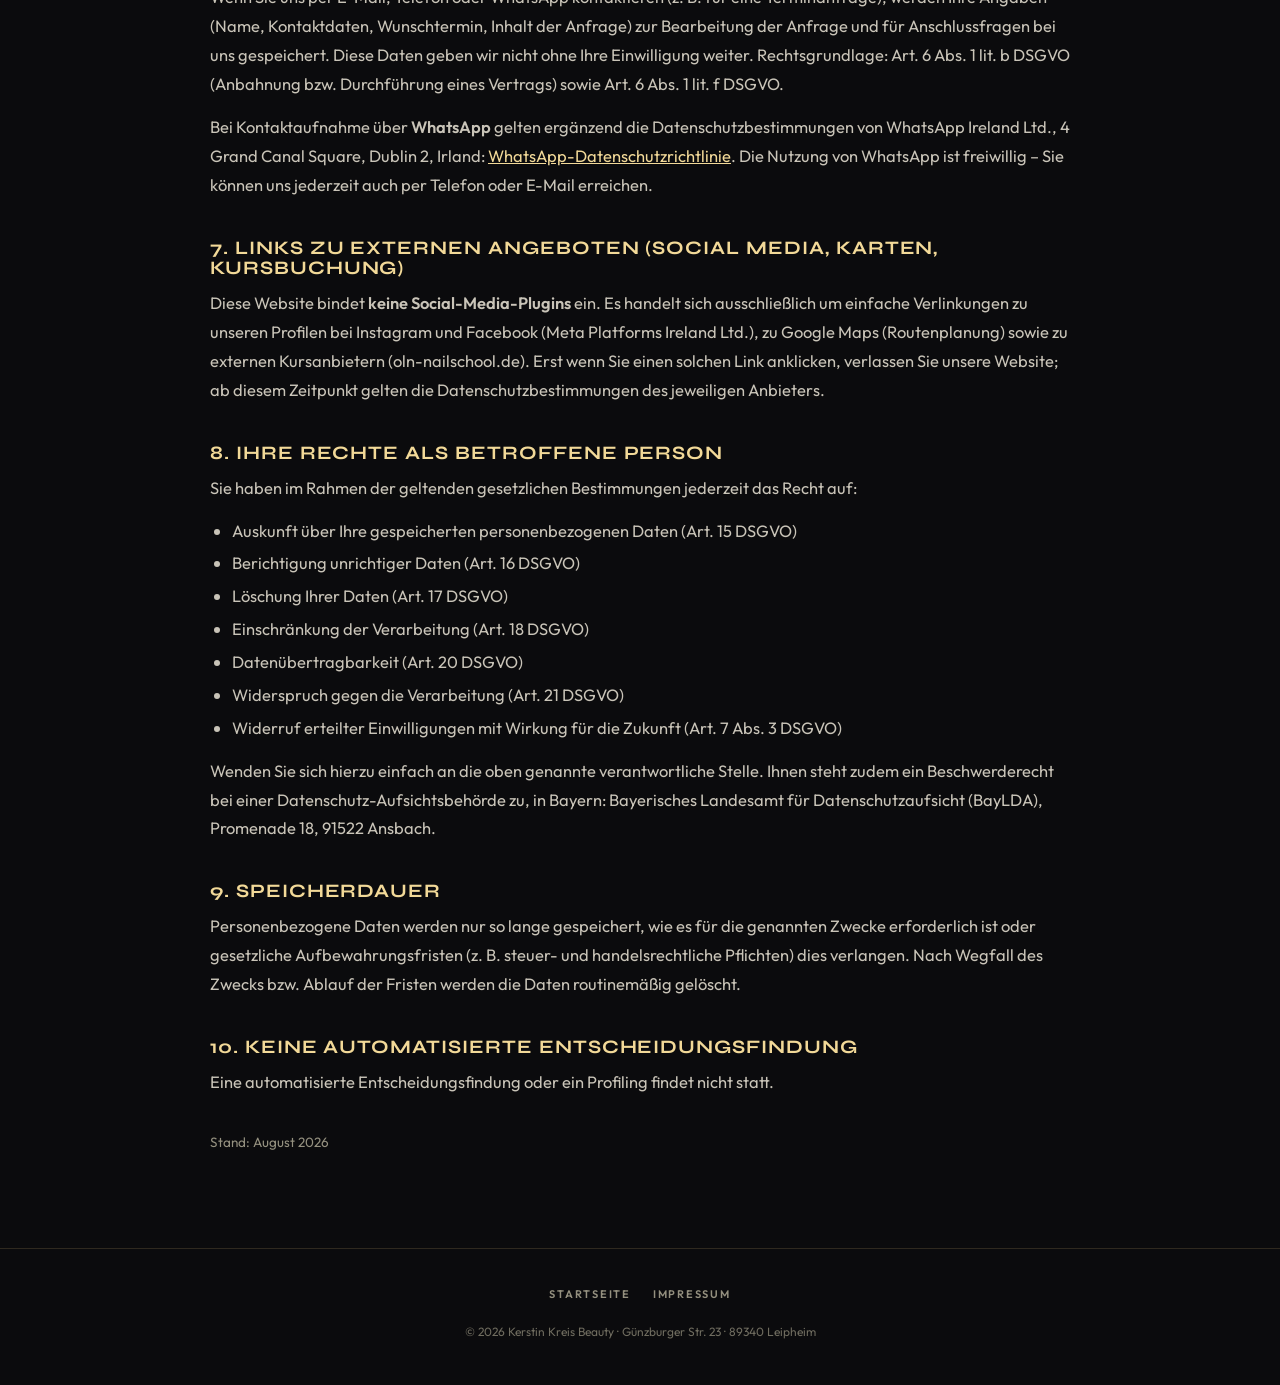
==== commit afff3962: "Umzug zu Hetzner: Schriften lokal, Consent-Banner entfernt, Rechtstexte korrigiert Die Seite lief bi" ====
--- a/datenschutz.html
+++ b/datenschutz.html
@@ -5,10 +5,13 @@
 <meta name="viewport" content="width=device-width, initial-scale=1">
 <title>Datenschutzerklärung | Kerstin Kreis Beauty Leipheim</title>
 <meta name="description" content="Datenschutzerklärung von Kerstin Kreis Beauty – Nagelstudio, Wimpern und kosmetische Fußpflege in Leipheim.">
-<meta name="robots" content="noindex">
+<meta name="robots" content="noindex,follow">
+<link rel="canonical" href="https://kerstinkreis.com/datenschutz.html">
 <link rel="icon" type="image/png" href="images/kerstin-kreis-beauty-logo.png">
 <link rel="apple-touch-icon" href="images/kerstin-kreis-beauty-logo.png">
-<script src="consent.js"></script>
+<link rel="preload" href="fonts/syne-latin.woff2" as="font" type="font/woff2" crossorigin>
+<link rel="preload" href="fonts/outfit-latin.woff2" as="font" type="font/woff2" crossorigin>
+<link rel="stylesheet" href="fonts.css">
 <style>
 :root{--bg:#0b0b0d;--panel:#141417;--line:rgba(233,200,126,.16);--line2:rgba(233,200,126,.34);
 --gold:#d5ab5f;--gold2:#f2d998;--ivory:#f6f3ec;--body:#c9c4b8;--muted:#94907f;
@@ -16,7 +19,6 @@
 *{margin:0;padding:0;box-sizing:border-box}
 body{background:var(--bg);color:var(--body);font:400 16.5px/1.75 var(--sans);-webkit-font-smoothing:antialiased}
 img{display:block;max-width:100%}a{color:inherit;text-decoration:none}
-img[data-consent-src]{display:none}
 ::selection{background:var(--gold);color:#181206}
 .wrap{width:min(860px,92%);margin-inline:auto}
 h1,h2,h3{font-family:var(--disp);font-weight:700;line-height:1.1;color:var(--ivory);letter-spacing:-.01em;text-transform:uppercase}
@@ -57,7 +59,7 @@
 
   <h2>1. Verantwortliche Stelle</h2>
   <div class="panel">
-    <p style="margin-bottom:0">Kerstin Kreis Beauty – Nails &amp; Lashes Kerstin Kreis<br>
+    <p style="margin-bottom:0">Kerstin Kreis Beauty – Nägel, Wimpern, Kosmetische Fußpflege<br>
     Inhaberin: Kerstin Kreis<br>
     Günzburger Str. 23, 89340 Leipheim, Deutschland<br>
     Telefon: <a href="tel:+4917632731073">+49 176 32731073</a><br>
@@ -67,14 +69,15 @@
   <h2>2. Allgemeines</h2>
   <p>Der Schutz Ihrer personenbezogenen Daten ist uns wichtig. Diese Website kann grundsätzlich ohne Angabe personenbezogener Daten genutzt werden. Soweit personenbezogene Daten (z.&nbsp;B. Name, Telefonnummer oder E-Mail-Adresse) erhoben werden, erfolgt dies – soweit möglich – stets auf freiwilliger Basis. Ohne Ihre ausdrückliche Einwilligung werden keine Daten an Dritte weitergegeben, soweit keine gesetzliche Verpflichtung besteht.</p>
 
-  <h2>3. Server-Logfiles (Hosting)</h2>
-  <p>Beim Aufruf dieser Website erfasst der Hosting-Anbieter automatisch Informationen in sogenannten Server-Logfiles, die Ihr Browser automatisch übermittelt: Browsertyp und -version, verwendetes Betriebssystem, Referrer-URL, Datum und Uhrzeit des Zugriffs sowie IP-Adresse. Diese Daten dienen der Sicherstellung eines störungsfreien Betriebs und der Verbesserung unseres Angebots und werden nicht mit anderen Datenquellen zusammengeführt. Rechtsgrundlage ist Art. 6 Abs. 1 lit. f DSGVO (berechtigtes Interesse an der technisch fehlerfreien Darstellung der Website).</p>
+  <h2>3. Hosting und Server-Logfiles</h2>
+  <p>Diese Website wird gehostet von der Hetzner Online GmbH, Industriestr. 25, 91710 Gunzenhausen, Deutschland (nachfolgend „Hetzner"). Die eingesetzten Server stehen in Deutschland. Hetzner verarbeitet die beim Betrieb der Website anfallenden Daten ausschließlich in unserem Auftrag und nach unserer Weisung; wir haben hierzu einen Vertrag über die Auftragsverarbeitung nach Art. 28 DSGVO abgeschlossen. Eine Übermittlung personenbezogener Daten in Drittländer außerhalb der EU/des EWR findet nicht statt. Weitere Informationen: <a href="https://www.hetzner.com/de/legal/privacy-policy/" target="_blank" rel="noopener">Datenschutzerklärung von Hetzner</a>.</p>
+  <p>Beim Aufruf dieser Website erfasst der Hosting-Anbieter automatisch Informationen in sogenannten Server-Logfiles, die Ihr Browser automatisch übermittelt: Browsertyp und -version, verwendetes Betriebssystem, Referrer-URL, Datum und Uhrzeit des Zugriffs sowie IP-Adresse. Diese Daten dienen der Sicherstellung eines störungsfreien und sicheren Betriebs und werden nicht mit anderen Datenquellen zusammengeführt. Rechtsgrundlage ist Art. 6 Abs. 1 lit. f DSGVO (berechtigtes Interesse an der technisch fehlerfreien Darstellung und der Sicherheit der Website).</p>
 
-  <h2>4. Cookies und lokale Speicherung (Consent-Verwaltung)</h2>
-  <p>Diese Website setzt <strong>keine Tracking- oder Werbe-Cookies</strong> ein. Zur Verwaltung Ihrer Einwilligung in das Nachladen externer Inhalte wird lediglich Ihre Auswahl lokal in Ihrem Browser gespeichert (localStorage, Eintrag „kk-consent"). Diese Speicherung ist technisch erforderlich, um Ihre Entscheidung zu respektieren, und enthält keine personenbezogenen Daten; sie verbleibt ausschließlich auf Ihrem Gerät. Rechtsgrundlage: § 25 Abs. 2 Nr. 2 TDDDG bzw. Art. 6 Abs. 1 lit. f DSGVO. Sie können Ihre Auswahl jederzeit über den Link „Cookie-Einstellungen" im Footer bzw. das Schild-Symbol ändern oder die Daten in Ihrem Browser löschen.</p>
+  <h2>4. Cookies und lokale Speicherung</h2>
+  <p>Diese Website setzt <strong>keine Cookies</strong> ein – weder technisch notwendige noch Analyse-, Tracking- oder Werbe-Cookies. Es werden auch keine Informationen im lokalen Speicher Ihres Browsers (localStorage, sessionStorage) abgelegt. Da keine Dienste eingebunden sind, die eine Einwilligung nach § 25 Abs. 1 TDDDG erfordern, benötigt diese Website auch keinen Einwilligungs-Banner („Cookie-Banner").</p>
 
-  <h2>5. Externe Inhalte (nur nach Einwilligung): Google Fonts</h2>
-  <p>Alle Bilder und Videos dieser Website werden lokal von unserem Webserver ausgeliefert; es findet insoweit keine Datenübertragung an Dritte statt. Als einziger externer Dienst werden zur einheitlichen Darstellung von Schriftarten Web Fonts von Google eingebunden – jedoch <strong>erst, nachdem Sie über den Einwilligungs-Banner zugestimmt haben</strong> (Art. 6 Abs. 1 lit. a DSGVO, § 25 Abs. 1 TDDDG). Erst bei Zustimmung wird eine Verbindung zu den Servern von Google hergestellt; dabei wird technisch bedingt Ihre IP-Adresse übertragen. Ohne Einwilligung wird eine Standardschrift Ihres Systems verwendet. Anbieter: Google Ireland Limited, Gordon House, Barrow Street, Dublin 4, Irland. Weitere Informationen: <a href="https://policies.google.com/privacy" target="_blank" rel="noopener">Datenschutzerklärung von Google</a>. Ihre Einwilligung können Sie jederzeit mit Wirkung für die Zukunft über die „Cookie-Einstellungen" widerrufen.</p>
+  <h2>5. Keine externen Dienste, Schriften und Medien</h2>
+  <p>Sämtliche Inhalte dieser Website – Texte, Bilder, Videos und Schriftarten – werden ausschließlich lokal von unserem Webserver in Deutschland ausgeliefert. Insbesondere binden wir <strong>keine Google Fonts</strong> und keine anderen externen Schriftdienste ein, ferner kein Content-Delivery-Network (CDN), keine Analyse-, Statistik- oder Tracking-Dienste, keine Werbenetzwerke und keine Social-Media-Plugins. Beim Aufruf dieser Website findet daher <strong>keine Datenübertragung an Dritte</strong> statt; Ihre IP-Adresse wird ausschließlich an unseren Hosting-Anbieter in Deutschland übermittelt (siehe Ziffer 3).</p>
 
   <h2>6. Kontaktaufnahme und Terminanfragen</h2>
   <p>Wenn Sie uns per E-Mail, Telefon oder WhatsApp kontaktieren (z.&nbsp;B. für eine Terminanfrage), werden Ihre Angaben (Name, Kontaktdaten, Wunschtermin, Inhalt der Anfrage) zur Bearbeitung der Anfrage und für Anschlussfragen bei uns gespeichert. Diese Daten geben wir nicht ohne Ihre Einwilligung weiter. Rechtsgrundlage: Art. 6 Abs. 1 lit. b DSGVO (Anbahnung bzw. Durchführung eines Vertrags) sowie Art. 6 Abs. 1 lit. f DSGVO.</p>
@@ -102,13 +105,12 @@
   <h2>10. Keine automatisierte Entscheidungsfindung</h2>
   <p>Eine automatisierte Entscheidungsfindung oder ein Profiling findet nicht statt.</p>
 
-  <p style="color:var(--muted);font-size:13.5px;margin-top:34px">Stand: Juli 2026</p>
+  <p style="color:var(--muted);font-size:13.5px;margin-top:34px">Stand: August 2026</p>
 </div></main>
 <footer><div class="wrap">
   <div class="foot-links">
     <a href="index.html">Startseite</a>
     <a href="impressum.html">Impressum</a>
-    <a href="#" data-kkc-open>Cookie-Einstellungen</a>
   </div>
   <small>© 2026 Kerstin Kreis Beauty · Günzburger Str. 23 · 89340 Leipheim</small>
 </div></footer>
--- a/fonts.css
+++ b/fonts.css
@@ -0,0 +1,40 @@
+/* Kerstin Kreis Beauty – lokal ausgelieferte Schriften.
+   Syne und Outfit sind Variable Fonts unter der SIL Open Font License 1.1
+   (siehe fonts/LICENSE.txt). Lokal gehostet, damit beim Seitenaufruf keine
+   Verbindung zu Google-Servern entsteht – kein Einwilligungsbanner nötig. */
+
+/* Outfit – Fließtext, 300–600 */
+@font-face {
+  font-family: 'Outfit';
+  font-style: normal;
+  font-weight: 300 600;
+  font-display: swap;
+  src: url(fonts/outfit-latin.woff2) format('woff2');
+  unicode-range: U+0000-00FF, U+0131, U+0152-0153, U+02BB-02BC, U+02C6, U+02DA, U+02DC, U+0304, U+0308, U+0329, U+2000-206F, U+20AC, U+2122, U+2191, U+2193, U+2212, U+2215, U+FEFF, U+FFFD;
+}
+@font-face {
+  font-family: 'Outfit';
+  font-style: normal;
+  font-weight: 300 600;
+  font-display: swap;
+  src: url(fonts/outfit-latin-ext.woff2) format('woff2');
+  unicode-range: U+0100-02BA, U+02BD-02C5, U+02C7-02CC, U+02CE-02D7, U+02DD-02FF, U+0304, U+0308, U+0329, U+1D00-1DBF, U+1E00-1E9F, U+1EF2-1EFF, U+2020, U+20A0-20AB, U+20AD-20C0, U+2113, U+2C60-2C7F, U+A720-A7FF;
+}
+
+/* Syne – Überschriften, 600–800 */
+@font-face {
+  font-family: 'Syne';
+  font-style: normal;
+  font-weight: 600 800;
+  font-display: swap;
+  src: url(fonts/syne-latin.woff2) format('woff2');
+  unicode-range: U+0000-00FF, U+0131, U+0152-0153, U+02BB-02BC, U+02C6, U+02DA, U+02DC, U+0304, U+0308, U+0329, U+2000-206F, U+20AC, U+2122, U+2191, U+2193, U+2212, U+2215, U+FEFF, U+FFFD;
+}
+@font-face {
+  font-family: 'Syne';
+  font-style: normal;
+  font-weight: 600 800;
+  font-display: swap;
+  src: url(fonts/syne-latin-ext.woff2) format('woff2');
+  unicode-range: U+0100-02BA, U+02BD-02C5, U+02C7-02CC, U+02CE-02D7, U+02DD-02FF, U+0304, U+0308, U+0329, U+1D00-1DBF, U+1E00-1E9F, U+1EF2-1EFF, U+2020, U+20A0-20AB, U+20AD-20C0, U+2113, U+2C60-2C7F, U+A720-A7FF;
+}
